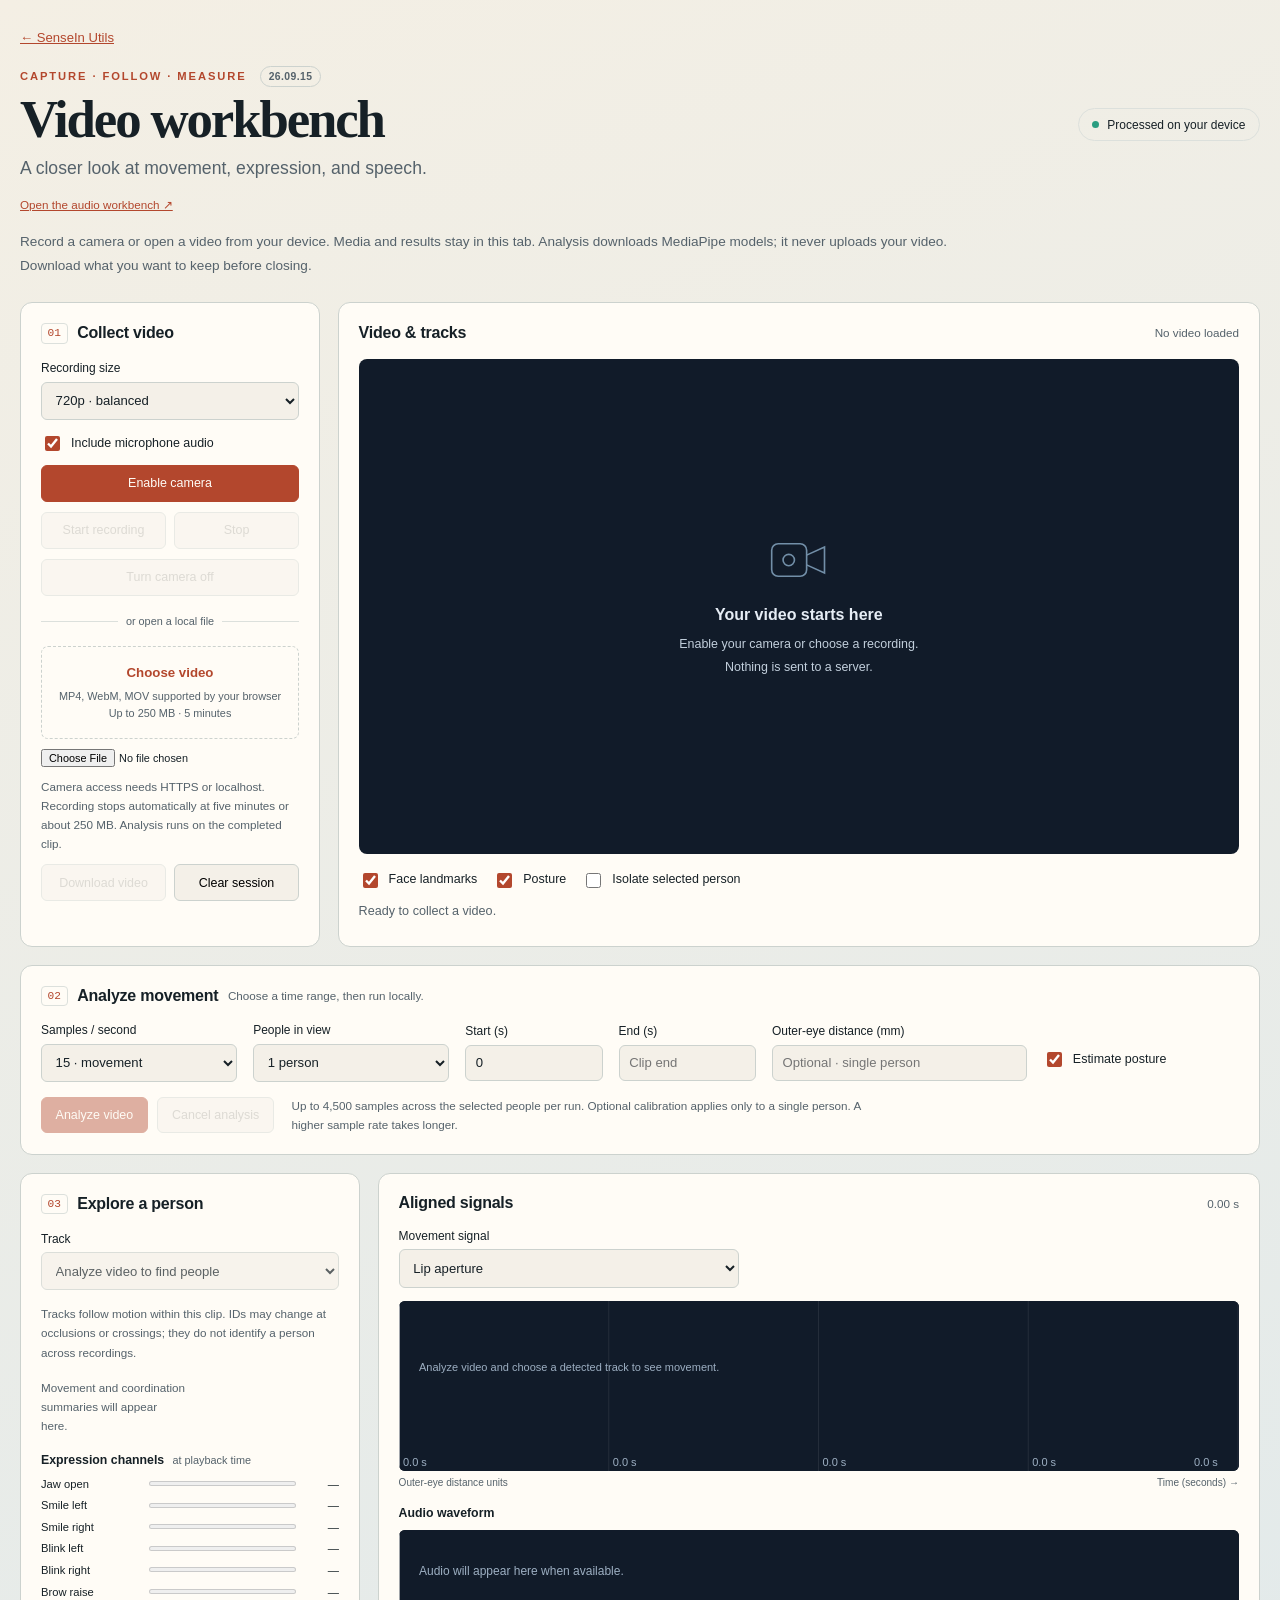
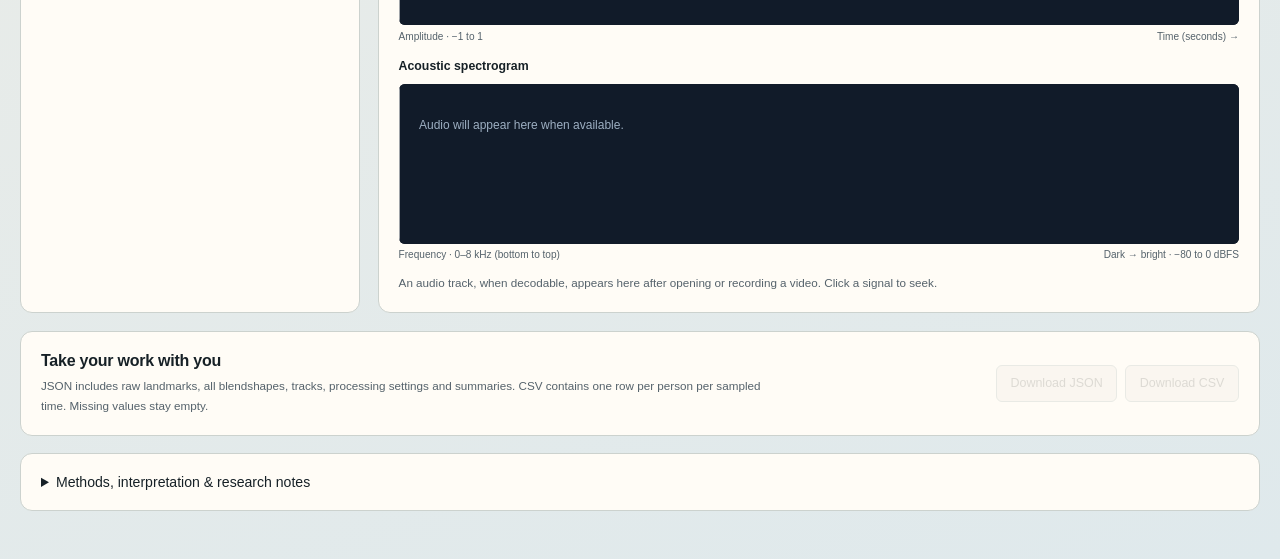
==== utilities/video-workbench/index.html @ be4a9029 "Add client-side video recording and movement workbench" ====
<!doctype html>
<html lang="en">
  <head>
    <meta charset="utf-8" />
    <meta name="viewport" content="width=device-width, initial-scale=1" />
    <title>Video Workbench · SenseIn Utils</title>
    <meta
      name="description"
      content="Client-side camera recording, video analysis, face and posture tracking, expression and coordination measures, waveform and spectrogram."
    />
    <link rel="stylesheet" href="workbench.css" />
  </head>
  <body>
    <main>
      <div class="vw" id="video-workbench">
        <a class="vw-back" href="../../index.html">← SenseIn Utils</a>
        <header class="vw-heading">
          <div>
            <p class="vw-eyebrow">
              Capture · follow · measure
              <span class="vw-version">26.09.15</span>
            </p>
            <h1>Video workbench</h1>
            <p class="vw-lede">
              A closer look at movement, expression, and speech.
            </p>
          </div>
          <span class="vw-local"><span></span> Processed on your device</span>
        </header>
        <p class="vw-small">
          <a href="../streaming-audio-workbench/streaming_audio_workbench.html"
            >Open the audio workbench ↗</a
          >
        </p>
        <p class="vw-privacy">
          Record a camera or open a video from your device. Media and results
          stay in this tab. Analysis downloads MediaPipe models; it never
          uploads your video. Download what you want to keep before closing.
        </p>
        <noscript
          >This workbench needs JavaScript to record and analyze video
          locally.</noscript
        >
        <div class="vw-grid">
          <aside class="vw-panel vw-capture">
            <div class="vw-section-heading">
              <span class="vw-number">01</span>
              <h2>Collect video</h2>
            </div>
            <label class="vw-field"
              >Recording size<select id="vw-resolution">
                <option value="1280">720p · balanced</option>
                <option value="640">480p · lighter</option>
                <option value="1920">1080p · detailed</option>
              </select></label
            >
            <label class="vw-check"
              ><input id="vw-mic" type="checkbox" checked /> Include microphone
              audio</label
            >
            <button id="vw-camera" class="vw-button vw-primary">
              Enable camera
            </button>
            <div class="vw-buttons">
              <button id="vw-record" class="vw-button" disabled>
                Start recording</button
              ><button id="vw-stop" class="vw-button" disabled>Stop</button>
            </div>
            <button id="vw-camera-off" class="vw-button" disabled>
              Turn camera off
            </button>
            <div class="vw-divider"><span>or open a local file</span></div>
            <label class="vw-upload" for="vw-file"
              ><strong>Choose video</strong
              ><span
                >MP4, WebM, MOV supported by your browser<br />Up to 250 MB · 5
                minutes</span
              ></label
            >
            <input
              id="vw-file"
              type="file"
              accept="video/*,.webm,.mp4,.mov,.m4v"
            />
            <p class="vw-small">
              Camera access needs HTTPS or localhost. Recording stops
              automatically at five minutes or about 250 MB. Analysis runs on
              the completed clip.
            </p>
            <div class="vw-buttons">
              <button id="vw-download" class="vw-button" disabled>
                Download video</button
              ><button id="vw-reset" class="vw-button">Clear session</button>
            </div>
          </aside>
          <section class="vw-panel vw-preview">
            <div class="vw-panel-top">
              <h2>Video &amp; tracks</h2>
              <span id="vw-source" class="vw-small">No video loaded</span>
            </div>
            <div class="vw-stage">
              <video
                id="vw-video"
                playsinline
                controls
                aria-label="Video playback"
              ></video>
              <canvas
                id="vw-overlay"
                aria-label="Face and posture landmark overlay"
              ></canvas>
              <div id="vw-empty">
                <svg viewBox="0 0 80 64" fill="none" aria-hidden="true">
                  <rect
                    x="7"
                    y="12"
                    width="43"
                    height="40"
                    rx="8"
                    stroke="currentColor"
                    stroke-width="2"
                  />
                  <path
                    d="M50 26 72 16v32L50 38"
                    stroke="currentColor"
                    stroke-width="2"
                  />
                  <circle
                    cx="28"
                    cy="32"
                    r="7"
                    stroke="currentColor"
                    stroke-width="2"
                  />
                </svg>
                <h3>Your video starts here</h3>
                <p>
                  Enable your camera or choose a recording.<br />Nothing is sent
                  to a server.
                </p>
              </div>
            </div>
            <div class="vw-playback">
              <label class="vw-check"
                ><input id="vw-show-face" type="checkbox" checked /> Face
                landmarks</label
              ><label class="vw-check"
                ><input id="vw-show-pose" type="checkbox" checked />
                Posture</label
              ><label class="vw-check"
                ><input id="vw-follow" type="checkbox" /> Isolate selected
                person</label
              >
            </div>
            <div
              id="vw-status"
              class="vw-status"
              role="status"
              aria-live="polite"
            >
              Ready to collect a video.
            </div>
            <progress
              id="vw-progress"
              value="0"
              max="1"
              aria-label="Analysis progress"
              hidden
            ></progress>
          </section>
        </div>
        <section class="vw-panel vw-analysis">
          <div class="vw-section-heading">
            <span class="vw-number">02</span>
            <h2>Analyze movement</h2>
            <span class="vw-small">Choose a time range, then run locally.</span>
          </div>
          <fieldset id="vw-settings" class="vw-settings">
            <label class="vw-field"
              >Samples / second<select id="vw-fps">
                <option value="5">5 · quick scan</option>
                <option value="15" selected>15 · movement</option>
                <option value="30">30 · detailed</option>
              </select></label
            >
            <label class="vw-field"
              >People in view<select id="vw-people">
                <option value="1">1 person</option>
                <option value="2">Up to 2</option>
                <option value="4">Up to 4</option>
              </select></label
            >
            <label class="vw-field"
              >Start (s)<input
                id="vw-start"
                type="number"
                min="0"
                step="0.1"
                value="0"
            /></label>
            <label class="vw-field"
              >End (s)<input
                id="vw-end"
                type="number"
                min="0.1"
                step="0.1"
                placeholder="Clip end"
            /></label>
            <label class="vw-field"
              >Outer-eye distance (mm)<input
                id="vw-calibration"
                type="number"
                min="30"
                max="150"
                step="0.1"
                placeholder="Optional · single person"
            /></label>
            <label class="vw-check"
              ><input id="vw-pose" type="checkbox" checked /> Estimate
              posture</label
            >
          </fieldset>
          <div class="vw-analysis-actions">
            <button id="vw-analyze" class="vw-button vw-primary" disabled>
              Analyze video</button
            ><button id="vw-cancel" class="vw-button" disabled>
              Cancel analysis
            </button>
            <p class="vw-small">
              Up to 4,500 samples across the selected people per run. Optional
              calibration applies only to a single person. A higher sample rate
              takes longer.
            </p>
          </div>
        </section>
        <div class="vw-grid vw-results-grid">
          <section class="vw-panel">
            <div class="vw-section-heading">
              <span class="vw-number">03</span>
              <h2>Explore a person</h2>
            </div>
            <label class="vw-field"
              >Track<select id="vw-track" disabled>
                <option value="">Analyze video to find people</option>
              </select></label
            >
            <p id="vw-track-info" class="vw-small">
              Tracks follow motion within this clip. IDs may change at
              occlusions or crossings; they do not identify a person across
              recordings.
            </p>
            <div id="vw-metrics" class="vw-metrics">
              <p class="vw-small">
                Movement and coordination summaries will appear here.
              </p>
            </div>
            <h3 class="vw-subheading">
              Expression channels <span>at playback time</span>
            </h3>
            <div id="vw-expressions" class="vw-expressions">
              <p class="vw-small">
                Jaw, smile, blink, and brow model coefficients.
              </p>
            </div>
          </section>
          <section class="vw-panel vw-signals">
            <div class="vw-panel-top">
              <h2>Aligned signals</h2>
              <span id="vw-clock" class="vw-small">0.00 s</span>
            </div>
            <label class="vw-field vw-signal-select"
              >Movement signal<select id="vw-signal">
                <option value="lipAperture">Lip aperture</option>
                <option value="mouthWidth">Mouth width</option>
                <option value="lowerLipY">
                  Lower lip · local vertical position
                </option>
                <option value="jawY">Jaw · local vertical position</option>
                <option value="jawOpen">Jaw opening coefficient</option>
                <option value="smileAsymmetry">Smile asymmetry</option>
                <option value="headRoll">Head roll</option>
                <option value="shoulderTilt">Shoulder tilt</option>
                <option value="torsoLean">Torso lean</option>
              </select></label
            >
            <div class="vw-chart" id="vw-motion-chart">
              <canvas
                id="vw-motion"
                width="900"
                height="170"
                aria-label="Movement over time"
              ></canvas>
              <div class="vw-cursor"></div>
            </div>
            <div class="vw-axis">
              <span id="vw-motion-unit">Outer-eye distance units</span
              ><span>Time (seconds) →</span>
            </div>
            <h3 class="vw-subheading">Audio waveform</h3>
            <div class="vw-chart">
              <canvas
                id="vw-wave"
                width="900"
                height="95"
                aria-label="Audio waveform"
              ></canvas>
              <div class="vw-cursor"></div>
            </div>
            <div class="vw-axis">
              <span>Amplitude · −1 to 1</span><span>Time (seconds) →</span>
            </div>
            <h3 class="vw-subheading">Acoustic spectrogram</h3>
            <div class="vw-chart">
              <canvas
                id="vw-spec"
                width="900"
                height="160"
                aria-label="Audio spectrogram"
              ></canvas>
              <div class="vw-cursor"></div>
            </div>
            <div class="vw-axis">
              <span id="vw-frequency">Frequency · 0–8 kHz (bottom to top)</span
              ><span>Dark → bright · −80 to 0 dBFS</span>
            </div>
            <p id="vw-audio-status" class="vw-small">
              An audio track, when decodable, appears here after opening or
              recording a video. Click a signal to seek.
            </p>
          </section>
        </div>
        <section class="vw-panel vw-export">
          <div>
            <h2>Take your work with you</h2>
            <p class="vw-small">
              JSON includes raw landmarks, all blendshapes, tracks, processing
              settings and summaries. CSV contains one row per person per
              sampled time. Missing values stay empty.
            </p>
          </div>
          <div class="vw-buttons">
            <button id="vw-json" class="vw-button" disabled>
              Download JSON</button
            ><button id="vw-csv" class="vw-button" disabled>
              Download CSV
            </button>
          </div>
        </section>
        <details class="vw-panel vw-methods">
          <summary>Methods, interpretation &amp; research notes</summary>
          <div class="vw-method-grid">
            <div>
              <h3>What the measurements mean</h3>
              <p>
                Lip aperture (landmarks 13–14) and width (61–291) are pixel
                distances divided by outer-eye distance (33–263). Lower lip (14)
                and jaw (152) positions use an eye-centered, roll-corrected 2D
                frame. Image width and height are accounted for. Optional
                outer-eye calibration provides approximate image-plane
                millimeters. Raw depth remains model-relative.
              </p>
              <p>
                Range is max minus min. Speed uses absolute first differences in
                seconds and excludes detection gaps. No temporal filter is
                applied; noise affects speed. Coordination is zero-lag Pearson
                correlation with at least three valid pairs, and is unavailable
                for constant signals. Correlation with audio uses the entire
                mixed audio track and does not identify the speaker.
              </p>
              <p>
                Shoulder tilt and torso lean are image-plane angles using joints
                with visibility ≥ 0.6. Expression coefficients (0–1) describe
                modeled facial motion; they are not emotion diagnoses or
                calibrated FACS action units. Asymmetry is the absolute
                left–right difference.
              </p>
            </div>
            <div>
              <h3>Research context</h3>
              <p>
                Sanchez et al.,
                <em
                  >From Lab to Laptop: Validating 3D Speech Kinematics with
                  MediaPipe Face Mesh</em
                >
                (Interspeech 2026, supplied manuscript), motivated the speech
                measurements. Its validation used participant calibration, rigid
                3D head correction, matched filtering, and optical motion
                capture in four adults. This workbench uses a simpler
                exploratory 2D method and does not inherit the study’s
                millimeter-scale accuracy claims.
              </p>
              <p>
                <a href="https://doi.org/10.1145/3733155.3733207"
                  >Schulze et al. (2025)</a
                >
                study landmark selection for speech exercises.
                <a href="https://arxiv.org/abs/2507.12001">Li et al. (2025)</a>
                investigate learned AU–blendshape representations.
              </p>
              <p>
                Built with
                <a
                  href="https://ai.google.dev/edge/mediapipe/solutions/vision/face_landmarker/web_js"
                  >MediaPipe Face Landmarker</a
                >
                and
                <a
                  href="https://ai.google.dev/edge/mediapipe/solutions/vision/pose_landmarker/web_js"
                  >Pose Landmarker</a
                >, runtime 0.10.32, float16 model revision 1. Model/WASM files
                load from Google Storage and jsDelivr when analysis starts. Once
                cached by your browser they may be reused; first use requires
                internet access.
              </p>
              <p>
                Sequential sampling may be below the source frame rate. Tracks
                use geometric proximity and velocity, with a new segment after
                ambiguity or an absence over 0.8 s. Lighting, occlusion,
                perspective and crossings affect estimates. Review the overlays
                before interpreting results.
              </p>
            </div>
          </div>
        </details>
      </div>
    </main>
    <script type="module">
      import { initVideoWorkbench } from "./workbench.js";
      initVideoWorkbench();
    </script>
  </body>
</html>
---- utilities/video-workbench/workbench.css ----
/* Shared warm paper / rust / teal palette with the streaming audio workbench. */
:root {
  color-scheme: light;
  --color-ink: #162026;
  --color-ink-muted: #55626b;
  --color-accent: #b3472d;
  --color-canvas: #fffcf6;
  --color-surface: #f4f0e8;
  --color-border: #dce0dc;
  --color-border-strong: #ccd2ce;
  --font-serif: Georgia, "Times New Roman", serif;
  --font-mono: ui-monospace, monospace;
}
* {
  box-sizing: border-box;
}
body {
  margin: 0;
  font-family: "Avenir Next", "Segoe UI", sans-serif;
  color: var(--color-ink);
  background: linear-gradient(160deg, #f4efe4, #dfe9ec);
  min-height: 100vh;
}
main {
  padding: 28px 20px 48px;
}
h1,
h2,
h3,
p {
  margin: 0;
}
a {
  color: var(--color-accent);
}
button,
input,
select {
  font: inherit;
}
fieldset {
  border: 0;
  padding: 0;
  margin: 0;
}
.vw-version {
  font-size: 0.65rem;
  color: var(--color-ink-muted);
  border: 1px solid var(--color-border-strong);
  border-radius: 20px;
  padding: 4px 8px;
  margin-left: 0.5rem;
  letter-spacing: 0.04em;
}
.vw-privacy {
  margin-top: 1rem;
}
.vw {
  max-width: 1280px;
  margin: auto;
}
.vw-back {
  font-size: 0.82rem;
  color: var(--color-accent);
}
.vw-heading {
  display: flex;
  justify-content: space-between;
  align-items: center;
  gap: 1rem;
  margin: 1.5rem 0 1rem;
}
.vw-eyebrow {
  font-size: 0.7rem;
  letter-spacing: 0.17em;
  text-transform: uppercase;
  color: var(--color-accent);
  font-weight: 600;
}
.vw h1 {
  font-family: var(--font-serif);
  font-size: clamp(2.1rem, 5vw, 3.3rem);
  letter-spacing: -0.04em;
  line-height: 1.2;
  margin: 0.4rem 0;
}
.vw-lede {
  color: var(--color-ink-muted);
  font-size: 1.1rem;
}
.vw-local {
  white-space: nowrap;
  border: 1px solid var(--color-border);
  border-radius: 30px;
  padding: 0.55rem 0.85rem;
  font-size: 0.75rem;
  display: flex;
  align-items: center;
  gap: 0.5rem;
}
.vw-local span {
  background: #2a9d80;
  width: 7px;
  height: 7px;
  border-radius: 50%;
}
.vw-privacy {
  color: var(--color-ink-muted);
  font-size: 0.85rem;
  line-height: 1.7;
  max-width: 950px;
  margin-bottom: 1.6rem;
}
.vw-grid {
  display: grid;
  grid-template-columns: 300px minmax(0, 1fr);
  gap: 1.1rem;
}
.vw-panel {
  background: var(--color-canvas);
  border: 1px solid var(--color-border-strong);
  border-radius: 12px;
  padding: 1.25rem;
  min-width: 0;
}
.vw h2 {
  font-size: 1rem;
  font-weight: 600;
  letter-spacing: -0.015em;
}
.vw-section-heading {
  display: flex;
  align-items: center;
  flex-wrap: wrap;
  gap: 0.6rem;
  margin-bottom: 1.1rem;
}
.vw-number {
  color: var(--color-accent);
  font-family: var(--font-mono);
  font-size: 0.7rem;
  border: 1px solid var(--color-border);
  padding: 0.2rem 0.35rem;
  border-radius: 4px;
}
.vw-field {
  display: flex;
  flex-direction: column;
  gap: 0.4rem;
  font-size: 0.75rem;
  font-weight: 500;
  margin-bottom: 0.85rem;
}
.vw input:not([type="checkbox"]):not([type="file"]),
.vw select {
  background: var(--color-surface);
  border: 1px solid var(--color-border-strong);
  border-radius: 6px;
  padding: 0.6rem;
  width: 100%;
  min-width: 0;
  font: inherit;
  color: var(--color-ink);
  font-size: 0.82rem;
}
.vw-check {
  display: flex;
  align-items: center;
  gap: 0.5rem;
  font-size: 0.78rem;
  line-height: 1.4;
}
.vw-check input {
  accent-color: var(--color-accent);
  width: 15px;
  height: 15px;
}
.vw-button {
  padding: 0.65rem 0.85rem;
  border: 1px solid var(--color-border-strong);
  border-radius: 6px;
  font-size: 0.78rem;
  font-weight: 500;
  background: var(--color-surface);
  cursor: pointer;
  transition: opacity 0.15s;
  white-space: nowrap;
}
.vw-button:hover {
  border-color: var(--color-accent);
}
.vw-button:disabled {
  opacity: 0.42;
  cursor: not-allowed;
}
.vw-primary {
  background: var(--color-accent);
  color: var(--color-canvas);
  border-color: var(--color-accent);
}
.vw-buttons {
  display: flex;
  gap: 0.5rem;
  flex-wrap: wrap;
}
.vw-capture > .vw-button {
  width: 100%;
  margin-top: 0.65rem;
}
.vw-capture > .vw-buttons {
  margin-top: 0.65rem;
}
.vw-capture .vw-buttons .vw-button {
  flex: 1;
  padding: 0.65rem 0.5rem;
}
.vw-divider {
  margin: 1.2rem 0;
  display: flex;
  align-items: center;
  gap: 0.5rem;
  color: var(--color-ink-muted);
  font-size: 0.68rem;
}
.vw-divider:before,
.vw-divider:after {
  content: "";
  height: 1px;
  background: var(--color-border);
  flex: 1;
}
.vw-upload {
  display: block;
  border: 1px dashed var(--color-border-strong);
  padding: 1rem 0.6rem;
  text-align: center;
  border-radius: 7px;
  cursor: pointer;
}
.vw-upload strong {
  color: var(--color-accent);
  font-size: 0.83rem;
}
.vw-upload span {
  display: block;
  font-size: 0.68rem;
  margin-top: 0.4rem;
  line-height: 1.6;
  color: var(--color-ink-muted);
}
.vw input[type="file"] {
  width: 100%;
  font-size: 0.68rem;
  margin: 0.6rem 0;
}
.vw-small {
  font-size: 0.73rem;
  color: var(--color-ink-muted);
  line-height: 1.65;
}
.vw-panel-top {
  display: flex;
  justify-content: space-between;
  align-items: center;
  gap: 1rem;
  margin-bottom: 1rem;
}
.vw-panel-top span {
  overflow-wrap: anywhere;
  text-align: right;
}
.vw-stage {
  position: relative;
  background: #111b29;
  border-radius: 8px;
  overflow: hidden;
  aspect-ratio: 16/9;
  display: flex;
  align-items: center;
  justify-content: center;
}
.vw-stage video {
  display: block;
  width: 100%;
  height: 100%;
  object-fit: contain;
}
.vw-stage canvas {
  position: absolute;
  pointer-events: none;
}
.vw-stage #vw-empty {
  position: absolute;
  color: #c2cfdc;
  text-align: center;
  padding: 1rem;
}
.vw-stage #vw-empty svg {
  width: 65px;
  margin: 0 auto 1rem;
  color: #728fa8;
}
.vw-stage #vw-empty h3 {
  font-size: 1rem;
  color: #e6edf5;
}
.vw-stage #vw-empty p {
  font-size: 0.78rem;
  line-height: 1.8;
  margin-top: 0.6rem;
}
.vw-playback {
  display: flex;
  flex-wrap: wrap;
  gap: 1rem;
  margin-top: 1rem;
}
.vw-status {
  font-size: 0.79rem;
  color: var(--color-ink-muted);
  padding: 0.8rem 0 0;
  min-height: 2.2rem;
}
.vw-status[data-error="true"] {
  color: #c34637;
}
.vw progress {
  width: 100%;
  height: 6px;
  accent-color: var(--color-accent);
  margin-top: 0.7rem;
}
.vw-analysis {
  margin: 1.1rem 0;
}
.vw-settings {
  display: grid;
  grid-template-columns: 1fr 1fr 0.7fr 0.7fr 1.3fr 1fr;
  gap: 1rem;
  align-items: center;
}
.vw-analysis-actions {
  display: flex;
  gap: 0.6rem;
  align-items: center;
}
.vw-analysis-actions p {
  margin-left: 0.5rem;
  max-width: 600px;
}
.vw-results-grid {
  grid-template-columns: 340px minmax(0, 1fr);
}
.vw-metrics {
  display: grid;
  grid-template-columns: 1fr 1fr;
  gap: 0.6rem;
  margin-top: 1rem;
}
.vw-metric {
  background: var(--color-surface);
  border-radius: 7px;
  padding: 0.8rem;
}
.vw-metric strong {
  display: block;
  font-size: 1.25rem;
  font-variant-numeric: tabular-nums;
  font-weight: 500;
}
.vw-metric span {
  font-size: 0.66rem;
  line-height: 1.5;
  color: var(--color-ink-muted);
  display: block;
  margin-top: 0.3rem;
}
.vw-subheading {
  font-size: 0.77rem;
  font-weight: 600;
  margin: 1.1rem 0 0.65rem;
}
.vw-subheading span {
  font-weight: 400;
  font-size: 0.68rem;
  color: var(--color-ink-muted);
  margin-left: 0.3rem;
}
.vw-expression {
  display: grid;
  grid-template-columns: 100px 1fr 35px;
  gap: 0.5rem;
  align-items: center;
  font-size: 0.7rem;
  margin: 0.6rem 0;
}
.vw-expression meter {
  width: 100%;
  height: 10px;
}
.vw-expression output {
  font-variant-numeric: tabular-nums;
  text-align: right;
}
.vw-signal-select {
  max-width: 340px;
}
.vw-chart {
  position: relative;
  overflow: hidden;
  background: #111b29;
  border-radius: 6px;
  cursor: crosshair;
}
.vw-chart canvas {
  width: 100%;
  display: block;
}
.vw-cursor {
  position: absolute;
  top: 0;
  bottom: 0;
  left: 0;
  border-left: 1px solid #fff9;
  pointer-events: none;
}
.vw-axis {
  display: flex;
  justify-content: space-between;
  gap: 0.5rem;
  color: var(--color-ink-muted);
  font-size: 0.63rem;
  margin-top: 0.35rem;
}
.vw-signals > .vw-small {
  margin-top: 0.8rem;
}
.vw-export {
  display: flex;
  align-items: center;
  justify-content: space-between;
  gap: 2rem;
  margin: 1.1rem 0;
}
.vw-export p {
  max-width: 720px;
  margin-top: 0.4rem;
}
.vw-methods summary {
  font-size: 0.88rem;
  font-weight: 500;
  cursor: pointer;
}
.vw-method-grid {
  display: grid;
  grid-template-columns: 1fr 1fr;
  gap: 2rem;
  margin-top: 1.2rem;
}
.vw-method-grid h3 {
  font-size: 0.85rem;
  font-weight: 600;
  margin-bottom: 0.6rem;
}
.vw-method-grid p {
  font-size: 0.78rem;
  color: var(--color-ink-muted);
  line-height: 1.8;
  margin-top: 0.7rem;
}
.vw-method-grid a {
  color: var(--color-accent);
  text-decoration: underline;
}
.vw :focus-visible {
  outline: 2px solid var(--color-accent);
  outline-offset: 3px;
}
.vw [hidden] {
  display: none !important;
}
@media (max-width: 1000px) {
  .vw-settings {
    grid-template-columns: repeat(3, 1fr);
  }
  .vw-results-grid {
    grid-template-columns: 300px minmax(0, 1fr);
  }
}
@media (max-width: 720px) {
  .vw-heading {
    align-items: flex-start;
    flex-direction: column;
  }
  .vw-grid,
  .vw-results-grid,
  .vw-method-grid {
    grid-template-columns: 1fr;
  }
  .vw-preview {
    grid-row: 1;
  }
  .vw-settings {
    grid-template-columns: 1fr 1fr;
  }
  .vw-analysis-actions,
  .vw-export {
    flex-wrap: wrap;
  }
  .vw-analysis-actions p {
    margin: 0;
  }
  .vw-panel {
    padding: 1rem;
  }
  .vw-export {
    gap: 1rem;
  }
  .vw-panel-top {
    align-items: flex-start;
  }
  .vw-playback {
    gap: 0.7rem;
  }
  .vw-axis {
    font-size: 0.58rem;
  }
  .vw-capture .vw-small {
    margin-top: 0.6rem;
  }
}
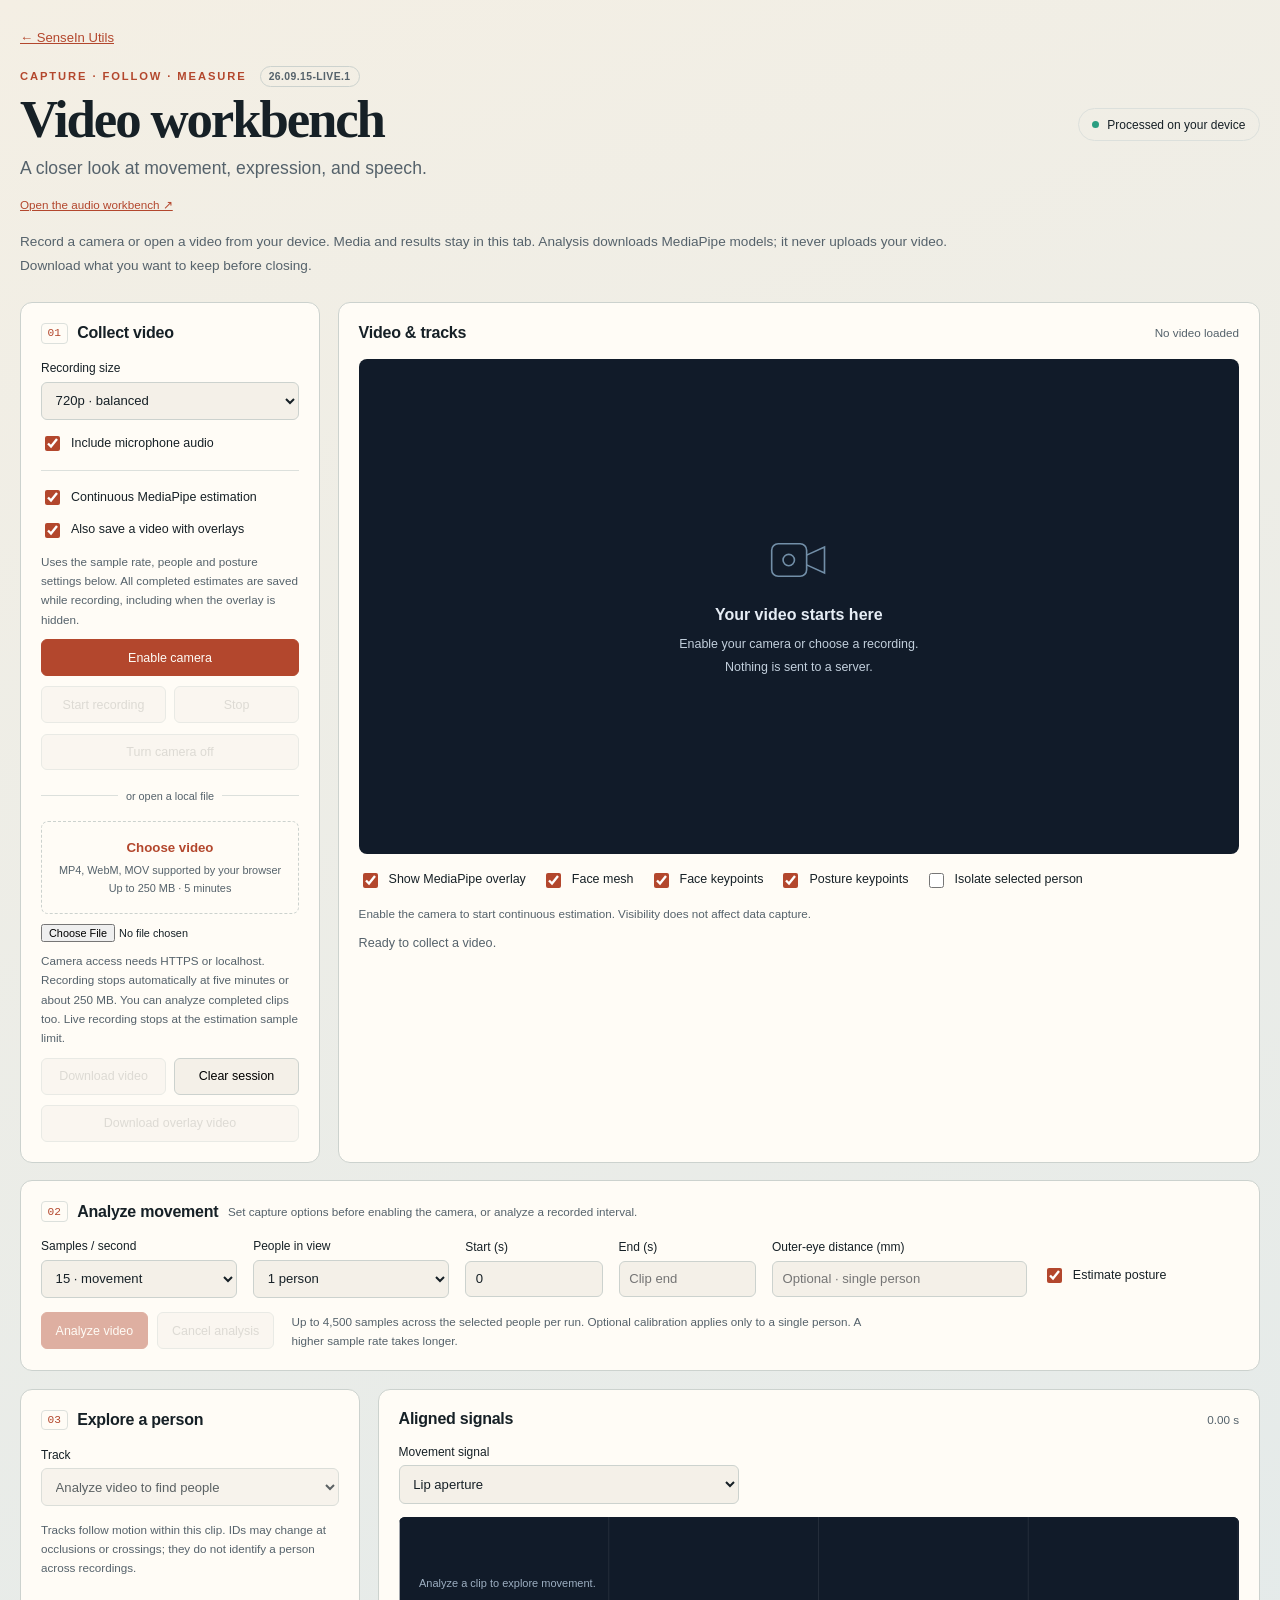
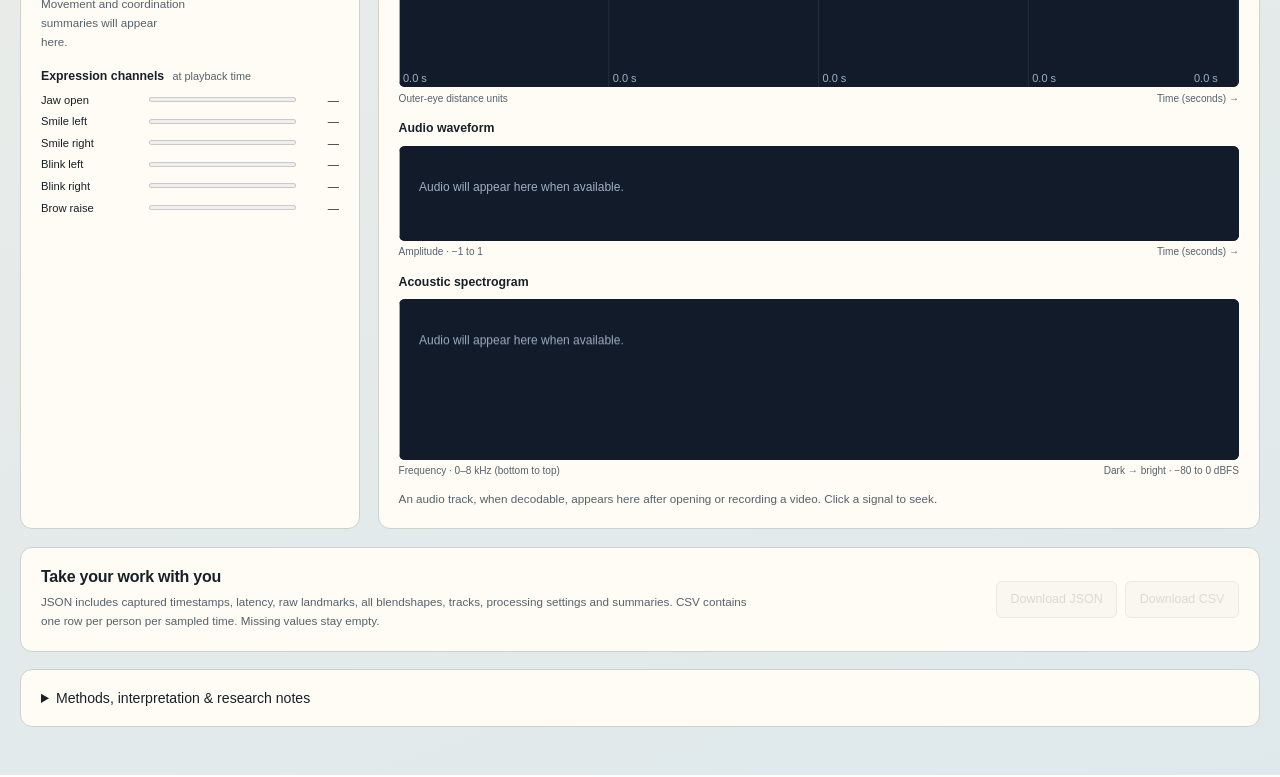
==== commit 0394f424: "Capture continuous MediaPipe estimates with optional mesh overlays" ====
--- a/utilities/video-workbench/index.html
+++ b/utilities/video-workbench/index.html
@@ -18,7 +18,7 @@
           <div>
             <p class="vw-eyebrow">
               Capture · follow · measure
-              <span class="vw-version">26.09.15</span>
+              <span class="vw-version">26.09.15-live.1</span>
             </p>
             <h1>Video workbench</h1>
             <p class="vw-lede">
@@ -58,6 +58,21 @@
               ><input id="vw-mic" type="checkbox" checked /> Include microphone
               audio</label
             >
+            <div class="vw-live-options">
+              <label class="vw-check"
+                ><input id="vw-live" type="checkbox" checked /> Continuous
+                MediaPipe estimation</label
+              >
+              <label class="vw-check"
+                ><input id="vw-save-overlay" type="checkbox" checked /> Also
+                save a video with overlays</label
+              >
+              <p class="vw-small">
+                Uses the sample rate, people and posture settings below. All
+                completed estimates are saved while recording, including when
+                the overlay is hidden.
+              </p>
+            </div>
             <button id="vw-camera" class="vw-button vw-primary">
               Enable camera
             </button>
@@ -84,14 +99,18 @@
             />
             <p class="vw-small">
               Camera access needs HTTPS or localhost. Recording stops
-              automatically at five minutes or about 250 MB. Analysis runs on
-              the completed clip.
+              automatically at five minutes or about 250 MB. You can analyze
+              completed clips too. Live recording stops at the estimation sample
+              limit.
             </p>
             <div class="vw-buttons">
               <button id="vw-download" class="vw-button" disabled>
                 Download video</button
               ><button id="vw-reset" class="vw-button">Clear session</button>
             </div>
+            <button id="vw-download-overlay" class="vw-button" disabled>
+              Download overlay video
+            </button>
           </aside>
           <section class="vw-panel vw-preview">
             <div class="vw-panel-top">
@@ -142,16 +161,32 @@
             </div>
             <div class="vw-playback">
               <label class="vw-check"
+                ><input id="vw-show-overlay" type="checkbox" checked /> Show
+                MediaPipe overlay</label
+              >
+              <label class="vw-check"
+                ><input id="vw-show-mesh" type="checkbox" checked /> Face
+                mesh</label
+              >
+              <label class="vw-check"
                 ><input id="vw-show-face" type="checkbox" checked /> Face
-                landmarks</label
+                keypoints</label
               ><label class="vw-check"
-                ><input id="vw-show-pose" type="checkbox" checked />
-                Posture</label
+                ><input id="vw-show-pose" type="checkbox" checked /> Posture
+                keypoints</label
               ><label class="vw-check"
                 ><input id="vw-follow" type="checkbox" /> Isolate selected
                 person</label
               >
             </div>
+            <p
+              id="vw-live-status"
+              class="vw-small vw-live-status"
+              aria-live="off"
+            >
+              Enable the camera to start continuous estimation. Visibility does
+              not affect data capture.
+            </p>
             <div
               id="vw-status"
               class="vw-status"
@@ -173,7 +208,10 @@
           <div class="vw-section-heading">
             <span class="vw-number">02</span>
             <h2>Analyze movement</h2>
-            <span class="vw-small">Choose a time range, then run locally.</span>
+            <span class="vw-small"
+              >Set capture options before enabling the camera, or analyze a
+              recorded interval.</span
+            >
           </div>
           <fieldset id="vw-settings" class="vw-settings">
             <label class="vw-field"
@@ -333,9 +371,10 @@
           <div>
             <h2>Take your work with you</h2>
             <p class="vw-small">
-              JSON includes raw landmarks, all blendshapes, tracks, processing
-              settings and summaries. CSV contains one row per person per
-              sampled time. Missing values stay empty.
+              JSON includes captured timestamps, latency, raw landmarks, all
+              blendshapes, tracks, processing settings and summaries. CSV
+              contains one row per person per sampled time. Missing values stay
+              empty.
             </p>
           </div>
           <div class="vw-buttons">
@@ -351,6 +390,14 @@
           <div class="vw-method-grid">
             <div>
               <h3>What the measurements mean</h3>
+              <p>
+                Continuous camera estimation captures completed results while
+                recording. The overlay checkbox changes display only. Live
+                inference skips frames when busy; exported timestamps, achieved
+                rate and latency describe what was captured. Keep this tab
+                visible. The optional overlay video uses the latest estimate and
+                hides it after 0.5 seconds without a fresh result.
+              </p>
               <p>
                 Lip aperture (landmarks 13–14) and width (61–291) are pixel
                 distances divided by outer-eye distance (33–263). Lower lip (14)
--- a/utilities/video-workbench/workbench.css
+++ b/utilities/video-workbench/workbench.css
@@ -529,3 +529,14 @@
     margin-top: 0.6rem;
   }
 }
+
+.vw-live-options {
+  display: grid;
+  gap: 0.7rem;
+  margin-top: 1rem;
+  padding-top: 1rem;
+  border-top: 1px solid var(--color-border);
+}
+.vw-live-status {
+  margin-top: 0.8rem;
+}
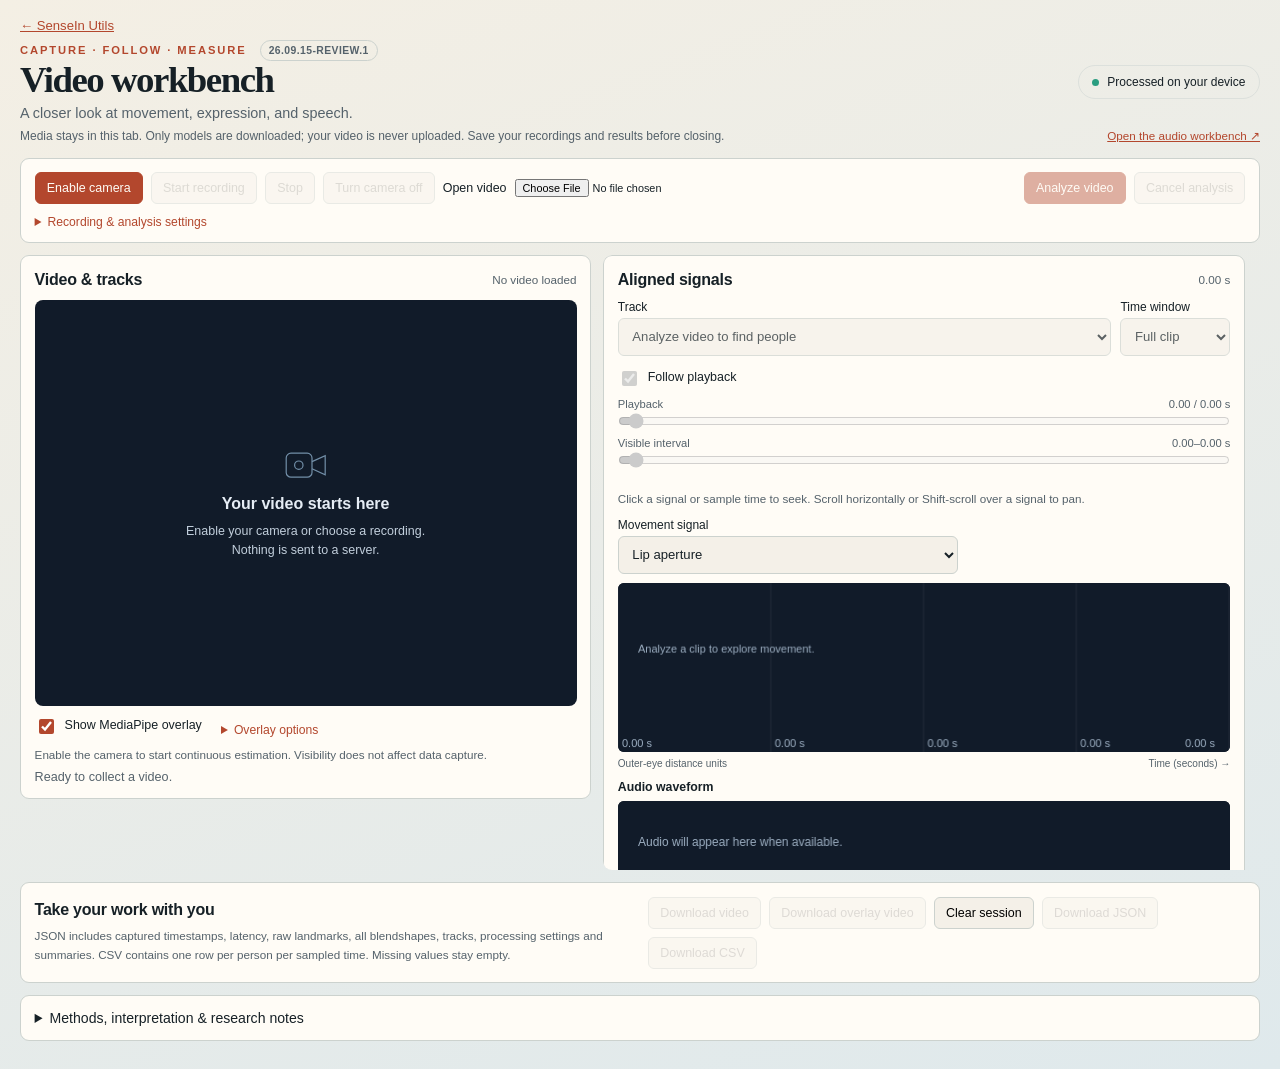
==== commit 16543b6c: "Compact video workbench and link scrollable analyses to playback" ====
--- a/utilities/video-workbench/index.html
+++ b/utilities/video-workbench/index.html
@@ -18,7 +18,7 @@
           <div>
             <p class="vw-eyebrow">
               Capture · follow · measure
-              <span class="vw-version">26.09.15-live.1</span>
+              <span class="vw-version">26.09.15-review.1</span>
             </p>
             <h1>Video workbench</h1>
             <p class="vw-lede">
@@ -27,91 +27,133 @@
           </div>
           <span class="vw-local"><span></span> Processed on your device</span>
         </header>
-        <p class="vw-small">
+        <p class="vw-audio-link vw-small">
           <a href="../streaming-audio-workbench/streaming_audio_workbench.html"
             >Open the audio workbench ↗</a
           >
         </p>
         <p class="vw-privacy">
-          Record a camera or open a video from your device. Media and results
-          stay in this tab. Analysis downloads MediaPipe models; it never
-          uploads your video. Download what you want to keep before closing.
+          Media stays in this tab. Only models are downloaded; your video is
+          never uploaded. Save your recordings and results before closing.
         </p>
         <noscript
           >This workbench needs JavaScript to record and analyze video
           locally.</noscript
         >
-        <div class="vw-grid">
-          <aside class="vw-panel vw-capture">
-            <div class="vw-section-heading">
-              <span class="vw-number">01</span>
-              <h2>Collect video</h2>
-            </div>
-            <label class="vw-field"
-              >Recording size<select id="vw-resolution">
-                <option value="1280">720p · balanced</option>
-                <option value="640">480p · lighter</option>
-                <option value="1920">1080p · detailed</option>
-              </select></label
-            >
-            <label class="vw-check"
-              ><input id="vw-mic" type="checkbox" checked /> Include microphone
-              audio</label
-            >
-            <div class="vw-live-options">
-              <label class="vw-check"
-                ><input id="vw-live" type="checkbox" checked /> Continuous
-                MediaPipe estimation</label
-              >
-              <label class="vw-check"
-                ><input id="vw-save-overlay" type="checkbox" checked /> Also
-                save a video with overlays</label
-              >
-              <p class="vw-small">
-                Uses the sample rate, people and posture settings below. All
-                completed estimates are saved while recording, including when
-                the overlay is hidden.
-              </p>
-            </div>
+        <section class="vw-panel vw-collection">
+          <div class="vw-action-toolbar">
             <button id="vw-camera" class="vw-button vw-primary">
               Enable camera
             </button>
-            <div class="vw-buttons">
-              <button id="vw-record" class="vw-button" disabled>
-                Start recording</button
-              ><button id="vw-stop" class="vw-button" disabled>Stop</button>
-            </div>
+            <button id="vw-record" class="vw-button" disabled>
+              Start recording
+            </button>
+            <button id="vw-stop" class="vw-button" disabled>Stop</button>
             <button id="vw-camera-off" class="vw-button" disabled>
               Turn camera off
             </button>
-            <div class="vw-divider"><span>or open a local file</span></div>
-            <label class="vw-upload" for="vw-file"
-              ><strong>Choose video</strong
-              ><span
-                >MP4, WebM, MOV supported by your browser<br />Up to 250 MB · 5
-                minutes</span
-              ></label
-            >
-            <input
-              id="vw-file"
-              type="file"
-              accept="video/*,.webm,.mp4,.mov,.m4v"
-            />
-            <p class="vw-small">
-              Camera access needs HTTPS or localhost. Recording stops
-              automatically at five minutes or about 250 MB. You can analyze
-              completed clips too. Live recording stops at the estimation sample
-              limit.
-            </p>
-            <div class="vw-buttons">
-              <button id="vw-download" class="vw-button" disabled>
-                Download video</button
-              ><button id="vw-reset" class="vw-button">Clear session</button>
-            </div>
-            <button id="vw-download-overlay" class="vw-button" disabled>
-              Download overlay video
-            </button>
-          </aside>
+            <label class="vw-file-control"
+              >Open video<input
+                id="vw-file"
+                type="file"
+                accept="video/*,.webm,.mp4,.mov,.m4v"
+            /></label>
+            <button id="vw-analyze" class="vw-button vw-primary" disabled>
+              Analyze video
+            </button>
+            <button id="vw-cancel" class="vw-button" disabled>
+              Cancel analysis
+            </button>
+          </div>
+          <details class="vw-setup">
+            <summary>Recording &amp; analysis settings</summary>
+            <div class="vw-setup-grid">
+              <div class="vw-record-options">
+                <label class="vw-field"
+                  >Recording size<select id="vw-resolution">
+                    <option value="1280">720p · balanced</option>
+                    <option value="640">480p · lighter</option>
+                    <option value="1920">1080p · detailed</option>
+                  </select></label
+                >
+                <label class="vw-check"
+                  ><input id="vw-mic" type="checkbox" checked /> Include
+                  microphone audio</label
+                >
+                <div class="vw-live-options">
+                  <label class="vw-check"
+                    ><input id="vw-live" type="checkbox" checked /> Continuous
+                    MediaPipe estimation</label
+                  >
+                  <label class="vw-check"
+                    ><input id="vw-save-overlay" type="checkbox" checked /> Also
+                    save a video with overlays</label
+                  >
+                  <p class="vw-small">
+                    Uses the sample rate, people and posture analysis settings.
+                    All completed estimates are saved while recording, including
+                    when the overlay is hidden.
+                  </p>
+                </div>
+              </div>
+              <div>
+                <fieldset id="vw-settings" class="vw-settings">
+                  <label class="vw-field"
+                    >Samples / second<select id="vw-fps">
+                      <option value="5">5 · quick scan</option>
+                      <option value="15" selected>15 · movement</option>
+                      <option value="30">30 · detailed</option>
+                    </select></label
+                  >
+                  <label class="vw-field"
+                    >People in view<select id="vw-people">
+                      <option value="1">1 person</option>
+                      <option value="2">Up to 2</option>
+                      <option value="4">Up to 4</option>
+                    </select></label
+                  >
+                  <label class="vw-field"
+                    >Start (s)<input
+                      id="vw-start"
+                      type="number"
+                      min="0"
+                      step="0.1"
+                      value="0"
+                  /></label>
+                  <label class="vw-field"
+                    >End (s)<input
+                      id="vw-end"
+                      type="number"
+                      min="0.1"
+                      step="0.1"
+                      placeholder="Clip end"
+                  /></label>
+                  <label class="vw-field"
+                    >Outer-eye distance (mm)<input
+                      id="vw-calibration"
+                      type="number"
+                      min="30"
+                      max="150"
+                      step="0.1"
+                      placeholder="Optional · single person"
+                  /></label>
+                  <label class="vw-check"
+                    ><input id="vw-pose" type="checkbox" checked /> Estimate
+                    posture</label
+                  >
+                </fieldset>
+
+                <p class="vw-small">
+                  Set options before enabling the camera. Up to 4,500 samples
+                  across selected people; calibration applies to one person.
+                  Recording stops at 5 minutes, 250 MB or the sample limit.
+                  Camera access requires HTTPS or localhost.
+                </p>
+              </div>
+            </div>
+          </details>
+        </section>
+        <div class="vw-workspace">
           <section class="vw-panel vw-preview">
             <div class="vw-panel-top">
               <h2>Video &amp; tracks</h2>
@@ -159,25 +201,30 @@
                 </p>
               </div>
             </div>
-            <div class="vw-playback">
+            <div class="vw-overlay-toolbar">
               <label class="vw-check"
                 ><input id="vw-show-overlay" type="checkbox" checked /> Show
                 MediaPipe overlay</label
               >
-              <label class="vw-check"
-                ><input id="vw-show-mesh" type="checkbox" checked /> Face
-                mesh</label
-              >
-              <label class="vw-check"
-                ><input id="vw-show-face" type="checkbox" checked /> Face
-                keypoints</label
-              ><label class="vw-check"
-                ><input id="vw-show-pose" type="checkbox" checked /> Posture
-                keypoints</label
-              ><label class="vw-check"
-                ><input id="vw-follow" type="checkbox" /> Isolate selected
-                person</label
-              >
+              <details class="vw-overlay-options">
+                <summary>Overlay options</summary>
+                <div class="vw-playback">
+                  <label class="vw-check"
+                    ><input id="vw-show-mesh" type="checkbox" checked /> Face
+                    mesh</label
+                  >
+                  <label class="vw-check"
+                    ><input id="vw-show-face" type="checkbox" checked /> Face
+                    keypoints</label
+                  ><label class="vw-check"
+                    ><input id="vw-show-pose" type="checkbox" checked /> Posture
+                    keypoints</label
+                  ><label class="vw-check"
+                    ><input id="vw-follow" type="checkbox" /> Isolate selected
+                    person</label
+                  >
+                </div>
+              </details>
             </div>
             <p
               id="vw-live-status"
@@ -203,169 +250,191 @@
               hidden
             ></progress>
           </section>
-        </div>
-        <section class="vw-panel vw-analysis">
-          <div class="vw-section-heading">
-            <span class="vw-number">02</span>
-            <h2>Analyze movement</h2>
-            <span class="vw-small"
-              >Set capture options before enabling the camera, or analyze a
-              recorded interval.</span
-            >
+          <div
+            class="vw-review"
+            tabindex="0"
+            role="region"
+            aria-label="Scrollable video analysis"
+          >
+            <section class="vw-panel vw-signals">
+              <div class="vw-panel-top">
+                <h2>Aligned signals</h2>
+                <span id="vw-clock" class="vw-small">0.00 s</span>
+              </div>
+
+              <div class="vw-review-controls">
+                <label class="vw-field"
+                  >Track<select id="vw-track" disabled>
+                    <option value="">Analyze video to find people</option>
+                  </select></label
+                >
+
+                <label class="vw-field"
+                  >Time window<select id="vw-zoom" disabled>
+                    <option value="0">Full clip</option>
+                    <option value="1">1 second</option>
+                    <option value="5">5 seconds</option>
+                    <option value="10">10 seconds</option>
+                    <option value="30">30 seconds</option>
+                  </select></label
+                >
+                <label class="vw-check"
+                  ><input type="checkbox" id="vw-follow-playback" checked />
+                  Follow playback</label
+                >
+              </div>
+              <label class="vw-range-label" for="vw-seek"
+                >Playback
+                <output id="vw-playback-time" aria-live="off"
+                  >0.00 / 0.00 s</output
+                ></label
+              >
+              <input
+                id="vw-seek"
+                type="range"
+                min="0"
+                max="0"
+                step="0.01"
+                value="0"
+                disabled
+              />
+              <label class="vw-range-label" for="vw-pan"
+                >Visible interval
+                <output id="vw-window-label" aria-live="off"
+                  >Full clip</output
+                ></label
+              >
+              <input
+                id="vw-pan"
+                type="range"
+                min="0"
+                max="0"
+                step="0.01"
+                value="0"
+                disabled
+              />
+              <p class="vw-small vw-timeline-help">
+                Click a signal or sample time to seek. Scroll horizontally or
+                Shift-scroll over a signal to pan.
+              </p>
+              <label class="vw-field vw-signal-select"
+                >Movement signal<select id="vw-signal">
+                  <option value="lipAperture">Lip aperture</option>
+                  <option value="mouthWidth">Mouth width</option>
+                  <option value="lowerLipY">
+                    Lower lip · local vertical position
+                  </option>
+                  <option value="jawY">Jaw · local vertical position</option>
+                  <option value="jawOpen">Jaw opening coefficient</option>
+                  <option value="smileAsymmetry">Smile asymmetry</option>
+                  <option value="headRoll">Head roll</option>
+                  <option value="shoulderTilt">Shoulder tilt</option>
+                  <option value="torsoLean">Torso lean</option>
+                </select></label
+              >
+              <div class="vw-chart" id="vw-motion-chart">
+                <canvas
+                  id="vw-motion"
+                  width="900"
+                  height="170"
+                  aria-label="Movement over time"
+                ></canvas>
+                <div class="vw-cursor"></div>
+              </div>
+              <div class="vw-axis">
+                <span id="vw-motion-unit">Outer-eye distance units</span
+                ><span>Time (seconds) →</span>
+              </div>
+              <h3 class="vw-subheading">Audio waveform</h3>
+              <div class="vw-chart">
+                <canvas
+                  id="vw-wave"
+                  width="900"
+                  height="95"
+                  aria-label="Audio waveform"
+                ></canvas>
+                <div class="vw-cursor"></div>
+              </div>
+              <div class="vw-axis">
+                <span>Amplitude · −1 to 1</span><span>Time (seconds) →</span>
+              </div>
+              <h3 class="vw-subheading">Acoustic spectrogram</h3>
+              <div class="vw-chart">
+                <canvas
+                  id="vw-spec"
+                  width="900"
+                  height="160"
+                  aria-label="Audio spectrogram"
+                ></canvas>
+                <div class="vw-cursor"></div>
+              </div>
+              <div class="vw-axis">
+                <span id="vw-frequency"
+                  >Frequency · 0–8 kHz (bottom to top)</span
+                ><span>Dark → bright · −80 to 0 dBFS</span>
+              </div>
+              <p id="vw-audio-status" class="vw-small">
+                An audio track, when decodable, appears here after opening or
+                recording a video. Click a signal to seek.
+              </p>
+            </section>
+            <section class="vw-panel">
+              <div class="vw-section-heading">
+                <h2>Person summary · full interval</h2>
+              </div>
+              <p id="vw-track-info" class="vw-small">
+                Tracks follow motion within this clip. IDs may change at
+                occlusions or crossings; they do not identify a person across
+                recordings.
+              </p>
+              <div id="vw-metrics" class="vw-metrics">
+                <p class="vw-small">
+                  Movement and coordination summaries will appear here.
+                </p>
+              </div>
+              <h3 class="vw-subheading">
+                Expression channels <span>at playback time</span>
+              </h3>
+              <div id="vw-expressions" class="vw-expressions">
+                <p class="vw-small">
+                  Jaw, smile, blink, and brow model coefficients.
+                </p>
+              </div>
+            </section>
+            <section class="vw-panel vw-samples">
+              <div class="vw-panel-top">
+                <h2>Sampled measurements</h2>
+                <span id="vw-sample-count" class="vw-small">No samples</span>
+              </div>
+              <p class="vw-small">
+                Selected person · click a time to inspect its video frame.
+                Values use the movement signal’s units above; jaw opening is a
+                model coefficient.
+              </p>
+              <div
+                id="vw-sample-scroll"
+                class="vw-sample-scroll"
+                tabindex="0"
+                role="region"
+                aria-label="Scrollable sampled measurements"
+              >
+                <table>
+                  <thead>
+                    <tr>
+                      <th>Time (s)</th>
+                      <th id="vw-sample-signal">Lip aperture</th>
+                      <th>Jaw open</th>
+                      <th>Head roll (°)</th>
+                    </tr>
+                  </thead>
+                  <tbody id="vw-sample-rows"></tbody>
+                </table>
+                <p id="vw-sample-empty" class="vw-small">
+                  Record with estimation or analyze a video to inspect samples.
+                </p>
+              </div>
+            </section>
           </div>
-          <fieldset id="vw-settings" class="vw-settings">
-            <label class="vw-field"
-              >Samples / second<select id="vw-fps">
-                <option value="5">5 · quick scan</option>
-                <option value="15" selected>15 · movement</option>
-                <option value="30">30 · detailed</option>
-              </select></label
-            >
-            <label class="vw-field"
-              >People in view<select id="vw-people">
-                <option value="1">1 person</option>
-                <option value="2">Up to 2</option>
-                <option value="4">Up to 4</option>
-              </select></label
-            >
-            <label class="vw-field"
-              >Start (s)<input
-                id="vw-start"
-                type="number"
-                min="0"
-                step="0.1"
-                value="0"
-            /></label>
-            <label class="vw-field"
-              >End (s)<input
-                id="vw-end"
-                type="number"
-                min="0.1"
-                step="0.1"
-                placeholder="Clip end"
-            /></label>
-            <label class="vw-field"
-              >Outer-eye distance (mm)<input
-                id="vw-calibration"
-                type="number"
-                min="30"
-                max="150"
-                step="0.1"
-                placeholder="Optional · single person"
-            /></label>
-            <label class="vw-check"
-              ><input id="vw-pose" type="checkbox" checked /> Estimate
-              posture</label
-            >
-          </fieldset>
-          <div class="vw-analysis-actions">
-            <button id="vw-analyze" class="vw-button vw-primary" disabled>
-              Analyze video</button
-            ><button id="vw-cancel" class="vw-button" disabled>
-              Cancel analysis
-            </button>
-            <p class="vw-small">
-              Up to 4,500 samples across the selected people per run. Optional
-              calibration applies only to a single person. A higher sample rate
-              takes longer.
-            </p>
-          </div>
-        </section>
-        <div class="vw-grid vw-results-grid">
-          <section class="vw-panel">
-            <div class="vw-section-heading">
-              <span class="vw-number">03</span>
-              <h2>Explore a person</h2>
-            </div>
-            <label class="vw-field"
-              >Track<select id="vw-track" disabled>
-                <option value="">Analyze video to find people</option>
-              </select></label
-            >
-            <p id="vw-track-info" class="vw-small">
-              Tracks follow motion within this clip. IDs may change at
-              occlusions or crossings; they do not identify a person across
-              recordings.
-            </p>
-            <div id="vw-metrics" class="vw-metrics">
-              <p class="vw-small">
-                Movement and coordination summaries will appear here.
-              </p>
-            </div>
-            <h3 class="vw-subheading">
-              Expression channels <span>at playback time</span>
-            </h3>
-            <div id="vw-expressions" class="vw-expressions">
-              <p class="vw-small">
-                Jaw, smile, blink, and brow model coefficients.
-              </p>
-            </div>
-          </section>
-          <section class="vw-panel vw-signals">
-            <div class="vw-panel-top">
-              <h2>Aligned signals</h2>
-              <span id="vw-clock" class="vw-small">0.00 s</span>
-            </div>
-            <label class="vw-field vw-signal-select"
-              >Movement signal<select id="vw-signal">
-                <option value="lipAperture">Lip aperture</option>
-                <option value="mouthWidth">Mouth width</option>
-                <option value="lowerLipY">
-                  Lower lip · local vertical position
-                </option>
-                <option value="jawY">Jaw · local vertical position</option>
-                <option value="jawOpen">Jaw opening coefficient</option>
-                <option value="smileAsymmetry">Smile asymmetry</option>
-                <option value="headRoll">Head roll</option>
-                <option value="shoulderTilt">Shoulder tilt</option>
-                <option value="torsoLean">Torso lean</option>
-              </select></label
-            >
-            <div class="vw-chart" id="vw-motion-chart">
-              <canvas
-                id="vw-motion"
-                width="900"
-                height="170"
-                aria-label="Movement over time"
-              ></canvas>
-              <div class="vw-cursor"></div>
-            </div>
-            <div class="vw-axis">
-              <span id="vw-motion-unit">Outer-eye distance units</span
-              ><span>Time (seconds) →</span>
-            </div>
-            <h3 class="vw-subheading">Audio waveform</h3>
-            <div class="vw-chart">
-              <canvas
-                id="vw-wave"
-                width="900"
-                height="95"
-                aria-label="Audio waveform"
-              ></canvas>
-              <div class="vw-cursor"></div>
-            </div>
-            <div class="vw-axis">
-              <span>Amplitude · −1 to 1</span><span>Time (seconds) →</span>
-            </div>
-            <h3 class="vw-subheading">Acoustic spectrogram</h3>
-            <div class="vw-chart">
-              <canvas
-                id="vw-spec"
-                width="900"
-                height="160"
-                aria-label="Audio spectrogram"
-              ></canvas>
-              <div class="vw-cursor"></div>
-            </div>
-            <div class="vw-axis">
-              <span id="vw-frequency">Frequency · 0–8 kHz (bottom to top)</span
-              ><span>Dark → bright · −80 to 0 dBFS</span>
-            </div>
-            <p id="vw-audio-status" class="vw-small">
-              An audio track, when decodable, appears here after opening or
-              recording a video. Click a signal to seek.
-            </p>
-          </section>
         </div>
         <section class="vw-panel vw-export">
           <div>
@@ -378,6 +447,13 @@
             </p>
           </div>
           <div class="vw-buttons">
+            <button id="vw-download" class="vw-button" disabled>
+              Download video
+            </button>
+            <button id="vw-download-overlay" class="vw-button" disabled>
+              Download overlay video
+            </button>
+            <button id="vw-reset" class="vw-button">Clear session</button>
             <button id="vw-json" class="vw-button" disabled>
               Download JSON</button
             ><button id="vw-csv" class="vw-button" disabled>
--- a/utilities/video-workbench/workbench.css
+++ b/utilities/video-workbench/workbench.css
@@ -111,11 +111,7 @@
   max-width: 950px;
   margin-bottom: 1.6rem;
 }
-.vw-grid {
-  display: grid;
-  grid-template-columns: 300px minmax(0, 1fr);
-  gap: 1.1rem;
-}
+
 .vw-panel {
   background: var(--color-canvas);
   border: 1px solid var(--color-border-strong);
@@ -135,14 +131,7 @@
   gap: 0.6rem;
   margin-bottom: 1.1rem;
 }
-.vw-number {
-  color: var(--color-accent);
-  font-family: var(--font-mono);
-  font-size: 0.7rem;
-  border: 1px solid var(--color-border);
-  padding: 0.2rem 0.35rem;
-  border-radius: 4px;
-}
+
 .vw-field {
   display: flex;
   flex-direction: column;
@@ -203,51 +192,7 @@
   gap: 0.5rem;
   flex-wrap: wrap;
 }
-.vw-capture > .vw-button {
-  width: 100%;
-  margin-top: 0.65rem;
-}
-.vw-capture > .vw-buttons {
-  margin-top: 0.65rem;
-}
-.vw-capture .vw-buttons .vw-button {
-  flex: 1;
-  padding: 0.65rem 0.5rem;
-}
-.vw-divider {
-  margin: 1.2rem 0;
-  display: flex;
-  align-items: center;
-  gap: 0.5rem;
-  color: var(--color-ink-muted);
-  font-size: 0.68rem;
-}
-.vw-divider:before,
-.vw-divider:after {
-  content: "";
-  height: 1px;
-  background: var(--color-border);
-  flex: 1;
-}
-.vw-upload {
-  display: block;
-  border: 1px dashed var(--color-border-strong);
-  padding: 1rem 0.6rem;
-  text-align: center;
-  border-radius: 7px;
-  cursor: pointer;
-}
-.vw-upload strong {
-  color: var(--color-accent);
-  font-size: 0.83rem;
-}
-.vw-upload span {
-  display: block;
-  font-size: 0.68rem;
-  margin-top: 0.4rem;
-  line-height: 1.6;
-  color: var(--color-ink-muted);
-}
+
 .vw input[type="file"] {
   width: 100%;
   font-size: 0.68rem;
@@ -330,27 +275,14 @@
   accent-color: var(--color-accent);
   margin-top: 0.7rem;
 }
-.vw-analysis {
-  margin: 1.1rem 0;
-}
+
 .vw-settings {
   display: grid;
   grid-template-columns: 1fr 1fr 0.7fr 0.7fr 1.3fr 1fr;
   gap: 1rem;
   align-items: center;
 }
-.vw-analysis-actions {
-  display: flex;
-  gap: 0.6rem;
-  align-items: center;
-}
-.vw-analysis-actions p {
-  margin-left: 0.5rem;
-  max-width: 600px;
-}
-.vw-results-grid {
-  grid-template-columns: 340px minmax(0, 1fr);
-}
+
 .vw-metrics {
   display: grid;
   grid-template-columns: 1fr 1fr;
@@ -483,17 +415,13 @@
   .vw-settings {
     grid-template-columns: repeat(3, 1fr);
   }
-  .vw-results-grid {
-    grid-template-columns: 300px minmax(0, 1fr);
-  }
 }
 @media (max-width: 720px) {
   .vw-heading {
     align-items: flex-start;
     flex-direction: column;
   }
-  .vw-grid,
-  .vw-results-grid,
+
   .vw-method-grid {
     grid-template-columns: 1fr;
   }
@@ -503,13 +431,11 @@
   .vw-settings {
     grid-template-columns: 1fr 1fr;
   }
-  .vw-analysis-actions,
+
   .vw-export {
     flex-wrap: wrap;
   }
-  .vw-analysis-actions p {
-    margin: 0;
-  }
+
   .vw-panel {
     padding: 1rem;
   }
@@ -524,9 +450,6 @@
   }
   .vw-axis {
     font-size: 0.58rem;
-  }
-  .vw-capture .vw-small {
-    margin-top: 0.6rem;
   }
 }
 
@@ -540,3 +463,344 @@
 .vw-live-status {
   margin-top: 0.8rem;
 }
+
+/* Compact review workspace: capture above, video beside a scrolling analysis pane. */
+main {
+  padding: 16px 20px 28px;
+}
+.vw {
+  max-width: 1500px;
+}
+.vw-heading {
+  margin: 0.6rem 0 0.35rem;
+}
+.vw h1 {
+  font-size: clamp(1.8rem, 3vw, 2.3rem);
+  margin: 0.15rem 0;
+}
+.vw-lede {
+  font-size: 0.9rem;
+}
+.vw-privacy {
+  margin: 0.35rem 0 0.7rem;
+  max-width: none;
+  font-size: 0.75rem;
+}
+.vw-audio-link {
+  float: right;
+  margin-left: 1rem;
+}
+.vw-panel {
+  padding: 0.85rem;
+  border-radius: 9px;
+}
+.vw-panel-top,
+.vw-section-heading {
+  margin-bottom: 0.65rem;
+  gap: 0.5rem;
+}
+.vw-button {
+  padding: 0.5rem 0.7rem;
+}
+.vw-field {
+  margin-bottom: 0.55rem;
+  gap: 0.25rem;
+}
+.vw-collection {
+  margin-bottom: 0.75rem;
+}
+.vw-action-toolbar {
+  display: flex;
+  flex-wrap: wrap;
+  align-items: center;
+  gap: 0.5rem;
+}
+.vw-file-control {
+  display: flex;
+  align-items: center;
+  gap: 0.5rem;
+  font-size: 0.78rem;
+  flex: 1 1 210px;
+}
+.vw-file-control input[type="file"] {
+  margin: 0;
+  width: 190px;
+  min-width: 0;
+}
+.vw-setup {
+  margin-top: 0.65rem;
+}
+.vw-setup summary,
+.vw-overlay-options summary {
+  cursor: pointer;
+  font-size: 0.76rem;
+  color: var(--color-accent);
+}
+.vw-setup-grid {
+  display: grid;
+  grid-template-columns: minmax(210px, 1fr) 3fr;
+  gap: 1.2rem;
+  padding-top: 0.75rem;
+}
+.vw-settings {
+  grid-template-columns: repeat(3, minmax(0, 1fr));
+  gap: 0.6rem;
+}
+.vw-live-options {
+  margin-top: 0.5rem;
+  padding-top: 0.5rem;
+  gap: 0.4rem;
+}
+.vw-workspace {
+  display: grid;
+  grid-template-columns: minmax(0, 1fr) minmax(0, 1.15fr);
+  gap: 0.75rem;
+  align-items: start;
+}
+.vw-preview {
+  position: sticky;
+  top: 12px;
+}
+.vw-stage {
+  aspect-ratio: 4/3;
+  max-height: 62dvh;
+}
+.vw-stage #vw-empty svg {
+  width: 48px;
+  margin-bottom: 0.4rem;
+}
+.vw-stage #vw-empty p {
+  line-height: 1.5;
+}
+.vw-overlay-toolbar {
+  display: flex;
+  flex-wrap: wrap;
+  align-items: baseline;
+  gap: 0.5rem 1.2rem;
+  margin-top: 0.6rem;
+}
+.vw-overlay-options {
+  flex: 1;
+  min-width: 130px;
+}
+.vw-playback {
+  margin-top: 0.5rem;
+  gap: 0.4rem 0.7rem;
+}
+.vw-live-status {
+  margin-top: 0.5rem;
+}
+.vw-status {
+  padding-top: 0.4rem;
+  min-height: 0;
+}
+.vw-review {
+  min-width: 0;
+  max-height: clamp(520px, calc(100dvh - 285px), 900px);
+  overflow-y: auto;
+  scrollbar-gutter: stable;
+  overscroll-behavior-y: contain;
+  display: grid;
+  gap: 0.65rem;
+  border-radius: 9px;
+}
+.vw-review-controls {
+  display: grid;
+  grid-template-columns: minmax(0, 1fr) 110px;
+  gap: 0.2rem 0.6rem;
+  align-items: end;
+}
+.vw-review-controls > .vw-check {
+  grid-column: 1 / -1;
+  margin-bottom: 0.6rem;
+}
+.vw-range-label {
+  display: flex;
+  justify-content: space-between;
+  gap: 0.5rem;
+  font-size: 0.7rem;
+  color: var(--color-ink-muted);
+}
+.vw-range-label output {
+  font-variant-numeric: tabular-nums;
+}
+.vw input[type="range"] {
+  padding: 0;
+  accent-color: var(--color-accent);
+  border: 0;
+  height: 22px;
+  margin: 0 0 0.3rem;
+}
+.vw-timeline-help {
+  margin-bottom: 0.6rem;
+}
+.vw-subheading {
+  margin: 0.7rem 0 0.4rem;
+}
+.vw-metrics {
+  grid-template-columns: repeat(3, minmax(0, 1fr));
+  gap: 0.4rem;
+  margin-top: 0.6rem;
+}
+.vw-metric {
+  padding: 0.6rem;
+}
+.vw-metric strong {
+  font-size: 1.1rem;
+}
+.vw-expressions {
+  display: grid;
+  grid-template-columns: 1fr 1fr;
+  column-gap: 1rem;
+}
+.vw-expression {
+  grid-template-columns: 65px 1fr 28px;
+  margin: 0.3rem 0;
+}
+.vw-sample-scroll {
+  max-height: 260px;
+  overflow: auto;
+  margin-top: 0.5rem;
+  position: relative;
+  overscroll-behavior: contain;
+}
+.vw-sample-scroll table {
+  width: 100%;
+  border-collapse: collapse;
+  font-size: 0.72rem;
+  font-variant-numeric: tabular-nums;
+}
+.vw-sample-scroll th {
+  position: sticky;
+  top: 0;
+  background: var(--color-surface);
+  z-index: 1;
+}
+.vw-sample-scroll th,
+.vw-sample-scroll td {
+  padding: 0.4rem;
+  text-align: right;
+  border-bottom: 1px solid var(--color-border);
+}
+.vw-sample-scroll th:first-child,
+.vw-sample-scroll td:first-child {
+  text-align: left;
+}
+.vw-sample-scroll button {
+  background: none;
+  border: 0;
+  color: var(--color-accent);
+  text-decoration: underline;
+  padding: 0.2rem;
+  cursor: pointer;
+  font: inherit;
+}
+.vw-sample-scroll tr[aria-current="true"] {
+  background: #d7eeea;
+}
+.vw-sample-scroll tr[aria-current="true"] button {
+  font-weight: 700;
+}
+.vw-export {
+  margin: 0.75rem 0;
+  gap: 1rem;
+}
+.vw-export > div {
+  flex: 1;
+}
+@media (max-width: 900px) {
+  main {
+    padding: 12px;
+  }
+  .vw-workspace {
+    grid-template-columns: minmax(0, 0.9fr) minmax(0, 1.1fr);
+  }
+  .vw-metrics {
+    grid-template-columns: 1fr 1fr;
+  }
+  .vw-expressions {
+    grid-template-columns: 1fr;
+  }
+  .vw-setup-grid {
+    grid-template-columns: 1fr 2fr;
+  }
+  .vw-settings {
+    grid-template-columns: 1fr 1fr;
+  }
+}
+@media (max-width: 720px) {
+  .vw-heading {
+    flex-direction: row;
+    align-items: center;
+  }
+  .vw-eyebrow {
+    font-size: 0.6rem;
+    letter-spacing: 0.07em;
+  }
+  .vw-version {
+    display: inline-block;
+    margin-left: 0;
+    padding: 2px 4px;
+  }
+  .vw-local {
+    display: none;
+  }
+  .vw-audio-link {
+    float: none;
+    margin: 0.4rem 0;
+  }
+  .vw-setup-grid,
+  .vw-workspace {
+    grid-template-columns: 1fr;
+  }
+  .vw-preview {
+    top: 0;
+    z-index: 2;
+    padding: 0.5rem;
+    box-shadow: 0 4px 12px #16202618;
+  }
+  .vw-preview .vw-panel-top {
+    margin-bottom: 0.35rem;
+  }
+  .vw-preview .vw-panel-top h2 {
+    font-size: 0.85rem;
+    white-space: nowrap;
+  }
+  .vw-preview #vw-source {
+    max-width: 55%;
+    font-size: 0.65rem;
+  }
+  .vw-stage {
+    height: 27dvh;
+    min-height: 135px;
+    max-height: 240px;
+    aspect-ratio: auto;
+  }
+  .vw-preview .vw-live-status {
+    font-size: 0.65rem;
+    line-height: 1.3;
+  }
+  .vw-preview .vw-status {
+    font-size: 0.7rem;
+    line-height: 1.3;
+  }
+  .vw-review {
+    max-height: none;
+    overflow: visible;
+    display: grid;
+  }
+  .vw-expressions {
+    grid-template-columns: 1fr 1fr;
+    gap: 0.5rem;
+  }
+  .vw-expression {
+    grid-template-columns: 58px 1fr 25px;
+    gap: 0.25rem;
+  }
+  .vw-export {
+    display: block;
+  }
+  .vw-export .vw-buttons {
+    margin-top: 0.6rem;
+  }
+}
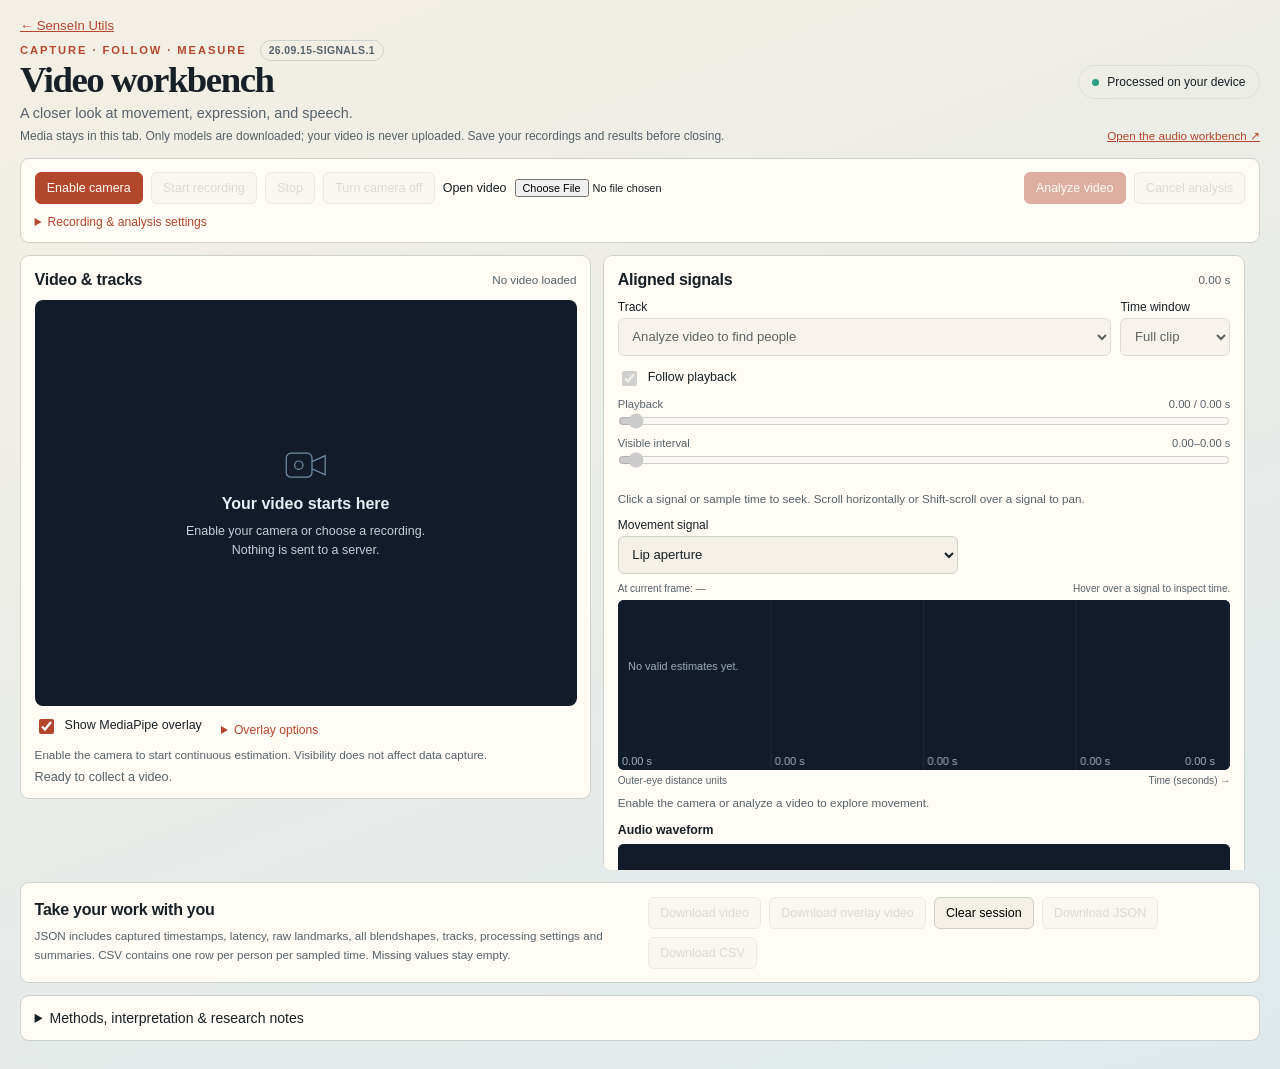
==== commit ad0d0660: "Fix live posture traces and align normalized audio inspection" ====
--- a/utilities/video-workbench/index.html
+++ b/utilities/video-workbench/index.html
@@ -18,7 +18,7 @@
           <div>
             <p class="vw-eyebrow">
               Capture · follow · measure
-              <span class="vw-version">26.09.15-review.1</span>
+              <span class="vw-version">26.09.15-signals.1</span>
             </p>
             <h1>Video workbench</h1>
             <p class="vw-lede">
@@ -332,6 +332,13 @@
                   <option value="torsoLean">Torso lean</option>
                 </select></label
               >
+              <div class="vw-axis">
+                <output id="vw-motion-current" aria-live="off"
+                  >At current frame: —</output
+                ><output id="vw-inspect-time" aria-live="off"
+                  >Hover over a signal to inspect time.</output
+                >
+              </div>
               <div class="vw-chart" id="vw-motion-chart">
                 <canvas
                   id="vw-motion"
@@ -340,11 +347,15 @@
                   aria-label="Movement over time"
                 ></canvas>
                 <div class="vw-cursor"></div>
+                <div class="vw-inspect-cursor" hidden></div>
               </div>
               <div class="vw-axis">
                 <span id="vw-motion-unit">Outer-eye distance units</span
                 ><span>Time (seconds) →</span>
               </div>
+              <p id="vw-motion-status" class="vw-small">
+                Enable the camera or analyze a video to explore movement.
+              </p>
               <h3 class="vw-subheading">Audio waveform</h3>
               <div class="vw-chart">
                 <canvas
@@ -354,9 +365,11 @@
                   aria-label="Audio waveform"
                 ></canvas>
                 <div class="vw-cursor"></div>
+                <div class="vw-inspect-cursor" hidden></div>
               </div>
               <div class="vw-axis">
-                <span>Amplitude · −1 to 1</span><span>Time (seconds) →</span>
+                <span>Peak-normalized amplitude · −1 to 1</span
+                ><span>Time (seconds) →</span>
               </div>
               <h3 class="vw-subheading">Acoustic spectrogram</h3>
               <div class="vw-chart">
@@ -367,6 +380,7 @@
                   aria-label="Audio spectrogram"
                 ></canvas>
                 <div class="vw-cursor"></div>
+                <div class="vw-inspect-cursor" hidden></div>
               </div>
               <div class="vw-axis">
                 <span id="vw-frequency"
@@ -485,10 +499,13 @@
               <p>
                 Range is max minus min. Speed uses absolute first differences in
                 seconds and excludes detection gaps. No temporal filter is
-                applied; noise affects speed. Coordination is zero-lag Pearson
-                correlation with at least three valid pairs, and is unavailable
-                for constant signals. Correlation with audio uses the entire
-                mixed audio track and does not identify the speaker.
+                applied; noise affects speed. Independent-frame MediaPipe
+                inference avoids its video-mode temporal smoothing. Measurements
+                remain unfiltered; processing latency is reported separately.
+                Coordination is zero-lag Pearson correlation with at least three
+                valid pairs, and is unavailable for constant signals.
+                Correlation with audio uses the entire mixed audio track and
+                does not identify the speaker.
               </p>
               <p>
                 Shoulder tilt and torso lean are image-plane angles using joints
--- a/utilities/video-workbench/workbench.css
+++ b/utilities/video-workbench/workbench.css
@@ -338,6 +338,7 @@
   max-width: 340px;
 }
 .vw-chart {
+  isolation: isolate;
   position: relative;
   overflow: hidden;
   background: #111b29;
@@ -804,3 +805,24 @@
     margin-top: 0.6rem;
   }
 }
+
+.vw-cursor {
+  border-left: 2px solid #fff;
+  box-shadow: -1px 0 #111b29;
+  z-index: 1;
+}
+.vw-inspect-cursor {
+  position: absolute;
+  top: 0;
+  bottom: 0;
+  pointer-events: none;
+  border-left: 2px dashed #ffcb77;
+  box-shadow: -1px 0 #111b29;
+  z-index: 2;
+}
+#vw-motion-status {
+  margin-top: 0.4rem;
+}
+#vw-motion-chart {
+  margin-top: 0.4rem;
+}
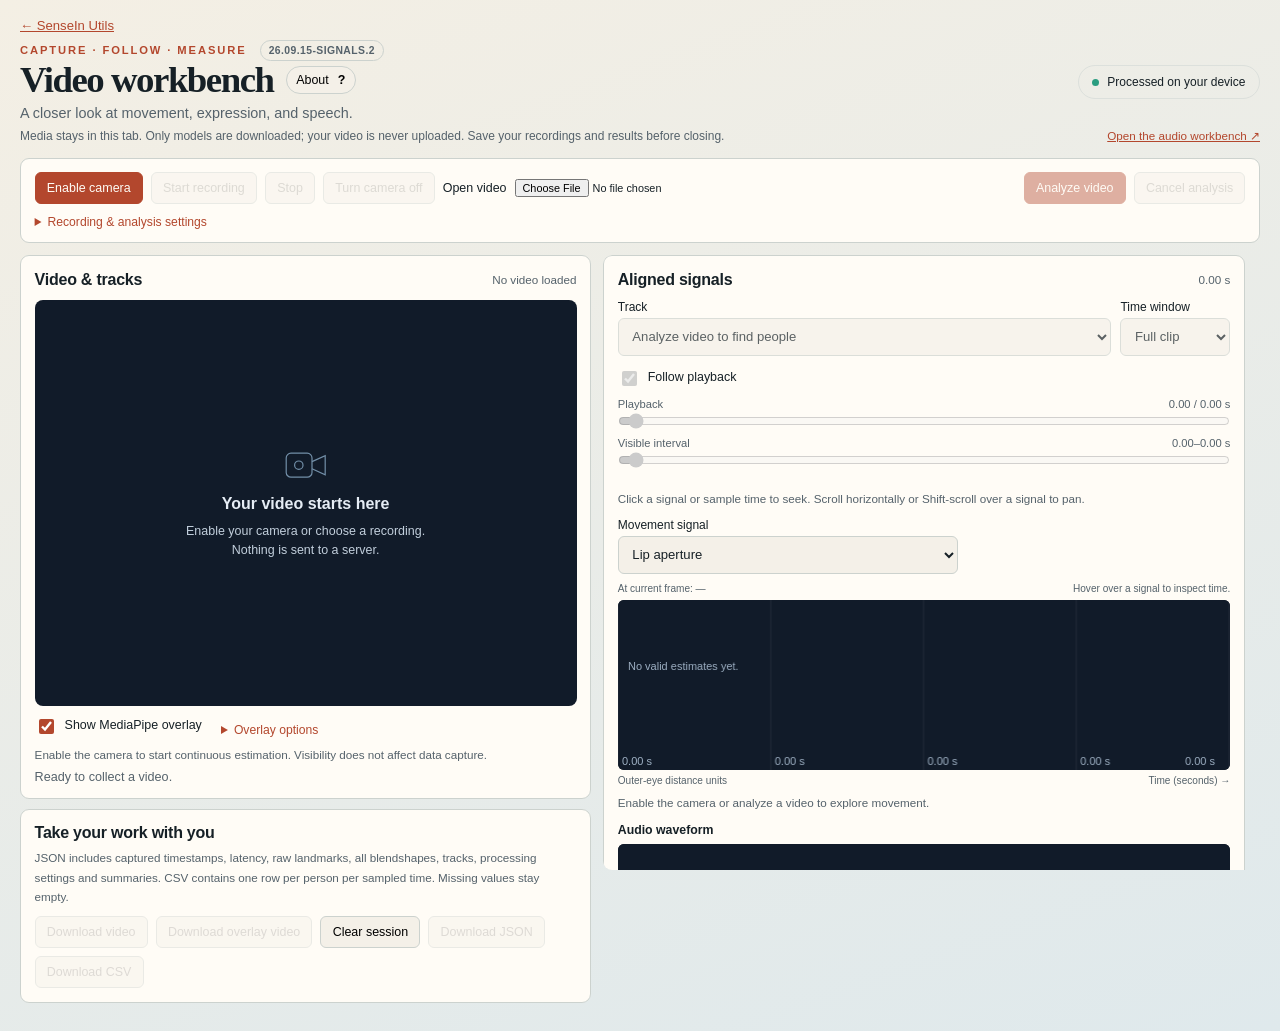
==== commit f7a86f0b: "Place exports below video and research notes in About dialog" ====
--- a/utilities/video-workbench/index.html
+++ b/utilities/video-workbench/index.html
@@ -18,9 +18,19 @@
           <div>
             <p class="vw-eyebrow">
               Capture · follow · measure
-              <span class="vw-version">26.09.15-signals.1</span>
+              <span class="vw-version">26.09.15-signals.2</span>
             </p>
-            <h1>Video workbench</h1>
+            <div class="vw-title-row">
+              <h1>Video workbench</h1>
+              <button
+                id="vw-about-open"
+                class="vw-button vw-about-button"
+                aria-haspopup="dialog"
+                aria-controls="vw-about"
+              >
+                About <span aria-hidden="true">?</span>
+              </button>
+            </div>
             <p class="vw-lede">
               A closer look at movement, expression, and speech.
             </p>
@@ -154,102 +164,129 @@
           </details>
         </section>
         <div class="vw-workspace">
-          <section class="vw-panel vw-preview">
-            <div class="vw-panel-top">
-              <h2>Video &amp; tracks</h2>
-              <span id="vw-source" class="vw-small">No video loaded</span>
-            </div>
-            <div class="vw-stage">
-              <video
-                id="vw-video"
-                playsinline
-                controls
-                aria-label="Video playback"
-              ></video>
-              <canvas
-                id="vw-overlay"
-                aria-label="Face and posture landmark overlay"
-              ></canvas>
-              <div id="vw-empty">
-                <svg viewBox="0 0 80 64" fill="none" aria-hidden="true">
-                  <rect
-                    x="7"
-                    y="12"
-                    width="43"
-                    height="40"
-                    rx="8"
-                    stroke="currentColor"
-                    stroke-width="2"
-                  />
-                  <path
-                    d="M50 26 72 16v32L50 38"
-                    stroke="currentColor"
-                    stroke-width="2"
-                  />
-                  <circle
-                    cx="28"
-                    cy="32"
-                    r="7"
-                    stroke="currentColor"
-                    stroke-width="2"
-                  />
-                </svg>
-                <h3>Your video starts here</h3>
-                <p>
-                  Enable your camera or choose a recording.<br />Nothing is sent
-                  to a server.
+          <div class="vw-video-column">
+            <section class="vw-panel vw-preview">
+              <div class="vw-panel-top">
+                <h2>Video &amp; tracks</h2>
+                <span id="vw-source" class="vw-small">No video loaded</span>
+              </div>
+              <div class="vw-stage">
+                <video
+                  id="vw-video"
+                  playsinline
+                  controls
+                  aria-label="Video playback"
+                ></video>
+                <canvas
+                  id="vw-overlay"
+                  aria-label="Face and posture landmark overlay"
+                ></canvas>
+                <div id="vw-empty">
+                  <svg viewBox="0 0 80 64" fill="none" aria-hidden="true">
+                    <rect
+                      x="7"
+                      y="12"
+                      width="43"
+                      height="40"
+                      rx="8"
+                      stroke="currentColor"
+                      stroke-width="2"
+                    />
+                    <path
+                      d="M50 26 72 16v32L50 38"
+                      stroke="currentColor"
+                      stroke-width="2"
+                    />
+                    <circle
+                      cx="28"
+                      cy="32"
+                      r="7"
+                      stroke="currentColor"
+                      stroke-width="2"
+                    />
+                  </svg>
+                  <h3>Your video starts here</h3>
+                  <p>
+                    Enable your camera or choose a recording.<br />Nothing is
+                    sent to a server.
+                  </p>
+                </div>
+              </div>
+              <div class="vw-overlay-toolbar">
+                <label class="vw-check"
+                  ><input id="vw-show-overlay" type="checkbox" checked /> Show
+                  MediaPipe overlay</label
+                >
+                <details class="vw-overlay-options">
+                  <summary>Overlay options</summary>
+                  <div class="vw-playback">
+                    <label class="vw-check"
+                      ><input id="vw-show-mesh" type="checkbox" checked /> Face
+                      mesh</label
+                    >
+                    <label class="vw-check"
+                      ><input id="vw-show-face" type="checkbox" checked /> Face
+                      keypoints</label
+                    ><label class="vw-check"
+                      ><input id="vw-show-pose" type="checkbox" checked />
+                      Posture keypoints</label
+                    ><label class="vw-check"
+                      ><input id="vw-follow" type="checkbox" /> Isolate selected
+                      person</label
+                    >
+                  </div>
+                </details>
+              </div>
+              <p
+                id="vw-live-status"
+                class="vw-small vw-live-status"
+                aria-live="off"
+              >
+                Enable the camera to start continuous estimation. Visibility
+                does not affect data capture.
+              </p>
+              <div
+                id="vw-status"
+                class="vw-status"
+                role="status"
+                aria-live="polite"
+              >
+                Ready to collect a video.
+              </div>
+              <progress
+                id="vw-progress"
+                value="0"
+                max="1"
+                aria-label="Analysis progress"
+                hidden
+              ></progress>
+            </section>
+            <section class="vw-panel vw-export">
+              <div>
+                <h2>Take your work with you</h2>
+                <p class="vw-small">
+                  JSON includes captured timestamps, latency, raw landmarks, all
+                  blendshapes, tracks, processing settings and summaries. CSV
+                  contains one row per person per sampled time. Missing values
+                  stay empty.
                 </p>
               </div>
-            </div>
-            <div class="vw-overlay-toolbar">
-              <label class="vw-check"
-                ><input id="vw-show-overlay" type="checkbox" checked /> Show
-                MediaPipe overlay</label
-              >
-              <details class="vw-overlay-options">
-                <summary>Overlay options</summary>
-                <div class="vw-playback">
-                  <label class="vw-check"
-                    ><input id="vw-show-mesh" type="checkbox" checked /> Face
-                    mesh</label
-                  >
-                  <label class="vw-check"
-                    ><input id="vw-show-face" type="checkbox" checked /> Face
-                    keypoints</label
-                  ><label class="vw-check"
-                    ><input id="vw-show-pose" type="checkbox" checked /> Posture
-                    keypoints</label
-                  ><label class="vw-check"
-                    ><input id="vw-follow" type="checkbox" /> Isolate selected
-                    person</label
-                  >
-                </div>
-              </details>
-            </div>
-            <p
-              id="vw-live-status"
-              class="vw-small vw-live-status"
-              aria-live="off"
-            >
-              Enable the camera to start continuous estimation. Visibility does
-              not affect data capture.
-            </p>
-            <div
-              id="vw-status"
-              class="vw-status"
-              role="status"
-              aria-live="polite"
-            >
-              Ready to collect a video.
-            </div>
-            <progress
-              id="vw-progress"
-              value="0"
-              max="1"
-              aria-label="Analysis progress"
-              hidden
-            ></progress>
-          </section>
+              <div class="vw-buttons">
+                <button id="vw-download" class="vw-button" disabled>
+                  Download video
+                </button>
+                <button id="vw-download-overlay" class="vw-button" disabled>
+                  Download overlay video
+                </button>
+                <button id="vw-reset" class="vw-button">Clear session</button>
+                <button id="vw-json" class="vw-button" disabled>
+                  Download JSON</button
+                ><button id="vw-csv" class="vw-button" disabled>
+                  Download CSV
+                </button>
+              </div>
+            </section>
+          </div>
           <div
             class="vw-review"
             tabindex="0"
@@ -450,33 +487,17 @@
             </section>
           </div>
         </div>
-        <section class="vw-panel vw-export">
-          <div>
-            <h2>Take your work with you</h2>
-            <p class="vw-small">
-              JSON includes captured timestamps, latency, raw landmarks, all
-              blendshapes, tracks, processing settings and summaries. CSV
-              contains one row per person per sampled time. Missing values stay
-              empty.
-            </p>
+        <dialog
+          id="vw-about"
+          class="vw-panel vw-about"
+          aria-labelledby="vw-about-title"
+        >
+          <div class="vw-about-heading">
+            <h2 id="vw-about-title">About · methods &amp; research notes</h2>
+            <form method="dialog">
+              <button class="vw-button" autofocus>Close</button>
+            </form>
           </div>
-          <div class="vw-buttons">
-            <button id="vw-download" class="vw-button" disabled>
-              Download video
-            </button>
-            <button id="vw-download-overlay" class="vw-button" disabled>
-              Download overlay video
-            </button>
-            <button id="vw-reset" class="vw-button">Clear session</button>
-            <button id="vw-json" class="vw-button" disabled>
-              Download JSON</button
-            ><button id="vw-csv" class="vw-button" disabled>
-              Download CSV
-            </button>
-          </div>
-        </section>
-        <details class="vw-panel vw-methods">
-          <summary>Methods, interpretation &amp; research notes</summary>
           <div class="vw-method-grid">
             <div>
               <h3>What the measurements mean</h3>
@@ -562,7 +583,7 @@
               </p>
             </div>
           </div>
-        </details>
+        </dialog>
       </div>
     </main>
     <script type="module">
--- a/utilities/video-workbench/workbench.css
+++ b/utilities/video-workbench/workbench.css
@@ -379,11 +379,6 @@
   max-width: 720px;
   margin-top: 0.4rem;
 }
-.vw-methods summary {
-  font-size: 0.88rem;
-  font-weight: 500;
-  cursor: pointer;
-}
 .vw-method-grid {
   display: grid;
   grid-template-columns: 1fr 1fr;
@@ -558,7 +553,10 @@
   gap: 0.75rem;
   align-items: start;
 }
-.vw-preview {
+.vw-video-column {
+  display: grid;
+  gap: 0.65rem;
+  min-width: 0;
   position: sticky;
   top: 12px;
 }
@@ -703,8 +701,11 @@
   font-weight: 700;
 }
 .vw-export {
-  margin: 0.75rem 0;
-  gap: 1rem;
+  display: block;
+  margin: 0;
+}
+.vw-export .vw-buttons {
+  margin-top: 0.65rem;
 }
 .vw-export > div {
   flex: 1;
@@ -754,7 +755,11 @@
   .vw-workspace {
     grid-template-columns: 1fr;
   }
+  .vw-video-column {
+    display: contents;
+  }
   .vw-preview {
+    position: sticky;
     top: 0;
     z-index: 2;
     padding: 0.5rem;
@@ -826,3 +831,40 @@
 #vw-motion-chart {
   margin-top: 0.4rem;
 }
+
+.vw-title-row {
+  display: flex;
+  flex-wrap: wrap;
+  align-items: center;
+  gap: 0.75rem;
+}
+.vw-about-button {
+  border-radius: 20px;
+  padding: 0.35rem 0.6rem;
+}
+.vw-about-button span {
+  margin-left: 0.35rem;
+  font-weight: 700;
+}
+.vw-about {
+  color: var(--color-ink);
+  width: min(900px, calc(100% - 32px));
+  max-height: 85dvh;
+  padding: 1.2rem;
+  overflow-y: auto;
+}
+.vw-about::backdrop {
+  background: #111b2999;
+}
+.vw-about-heading {
+  display: flex;
+  align-items: center;
+  justify-content: space-between;
+  gap: 1rem;
+}
+.vw-about-heading form {
+  margin: 0;
+}
+body:has(#vw-about[open]) {
+  overflow: hidden;
+}
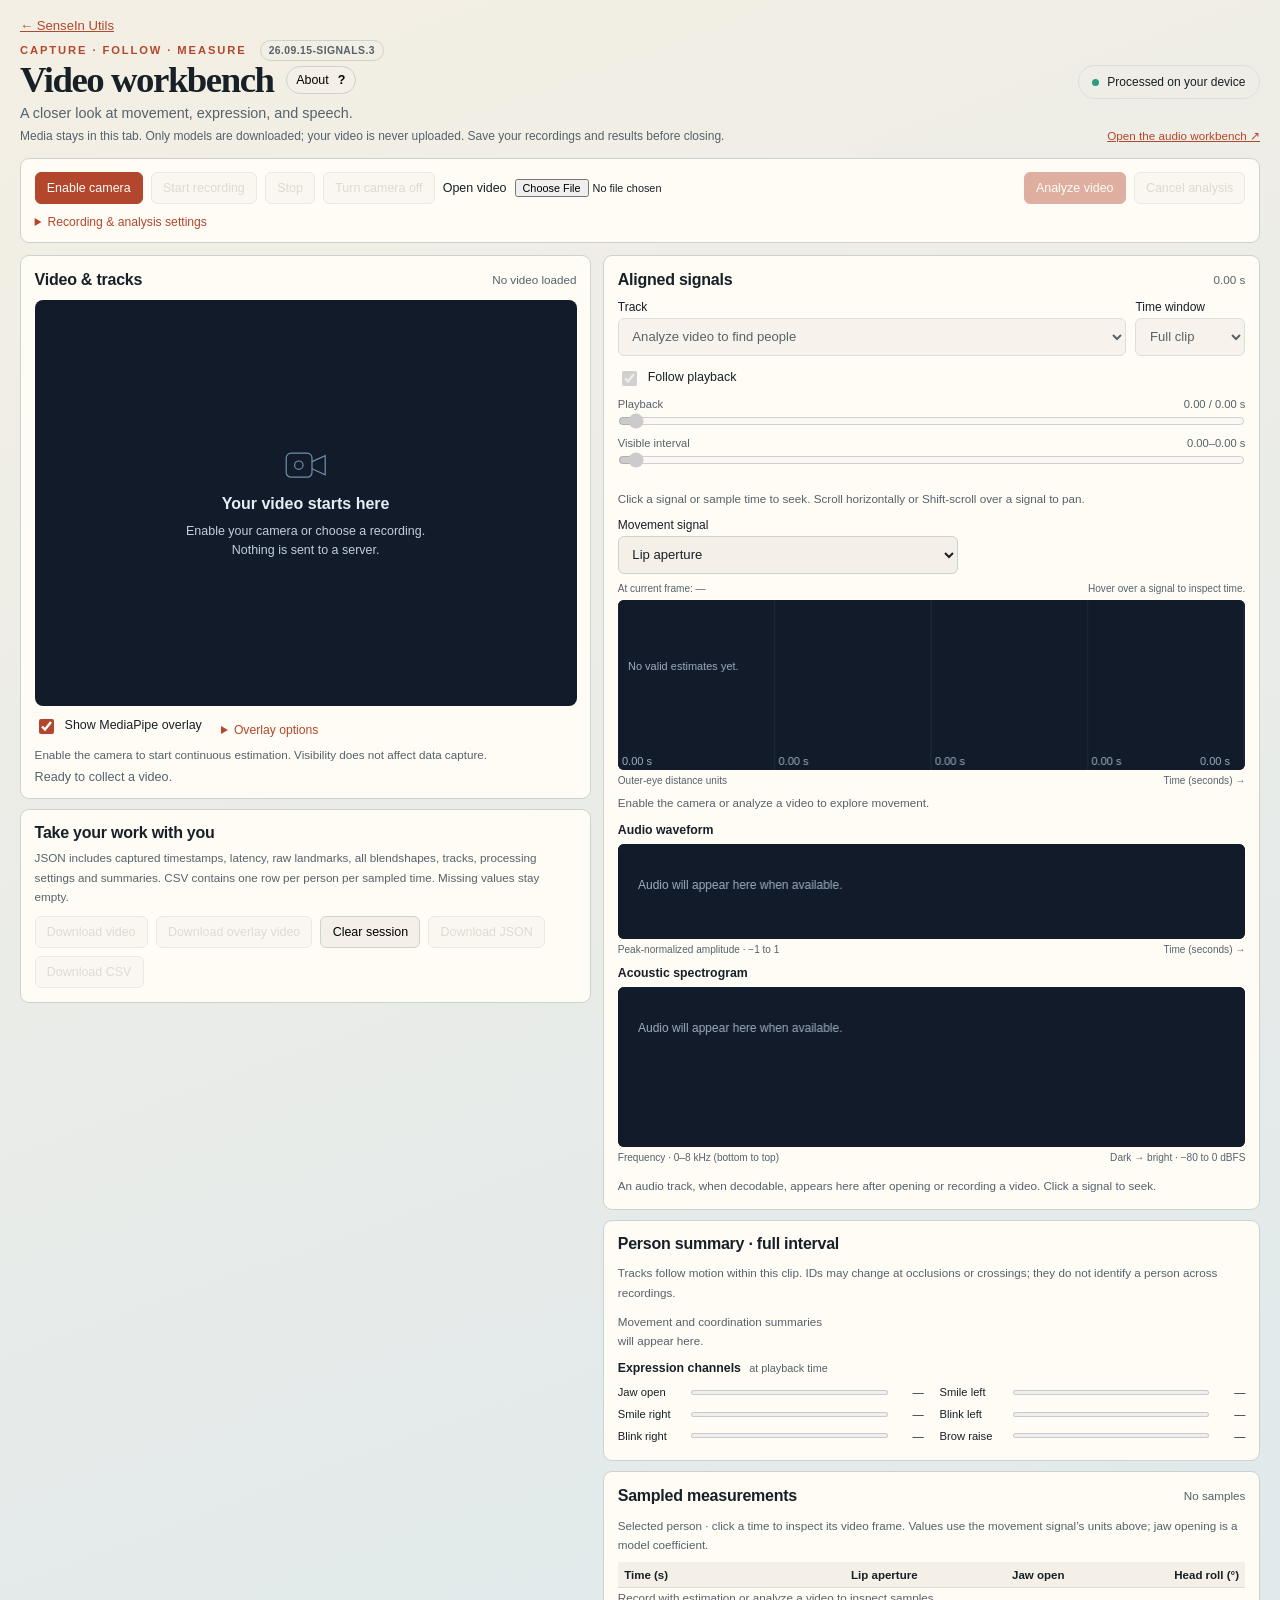
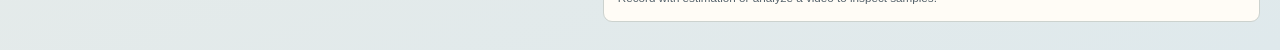
==== commit 7085c297: "Expand video analysis column through all sections" ====
--- a/utilities/video-workbench/index.html
+++ b/utilities/video-workbench/index.html
@@ -18,7 +18,7 @@
           <div>
             <p class="vw-eyebrow">
               Capture · follow · measure
-              <span class="vw-version">26.09.15-signals.2</span>
+              <span class="vw-version">26.09.15-signals.3</span>
             </p>
             <div class="vw-title-row">
               <h1>Video workbench</h1>
@@ -289,9 +289,8 @@
           </div>
           <div
             class="vw-review"
-            tabindex="0"
             role="region"
-            aria-label="Scrollable video analysis"
+            aria-label="Video analysis"
           >
             <section class="vw-panel vw-signals">
               <div class="vw-panel-top">
--- a/utilities/video-workbench/workbench.css
+++ b/utilities/video-workbench/workbench.css
@@ -595,10 +595,8 @@
 }
 .vw-review {
   min-width: 0;
-  max-height: clamp(520px, calc(100dvh - 285px), 900px);
-  overflow-y: auto;
-  scrollbar-gutter: stable;
-  overscroll-behavior-y: contain;
+  align-self: stretch;
+  align-content: start;
   display: grid;
   gap: 0.65rem;
   border-radius: 9px;
@@ -790,11 +788,6 @@
     font-size: 0.7rem;
     line-height: 1.3;
   }
-  .vw-review {
-    max-height: none;
-    overflow: visible;
-    display: grid;
-  }
   .vw-expressions {
     grid-template-columns: 1fr 1fr;
     gap: 0.5rem;
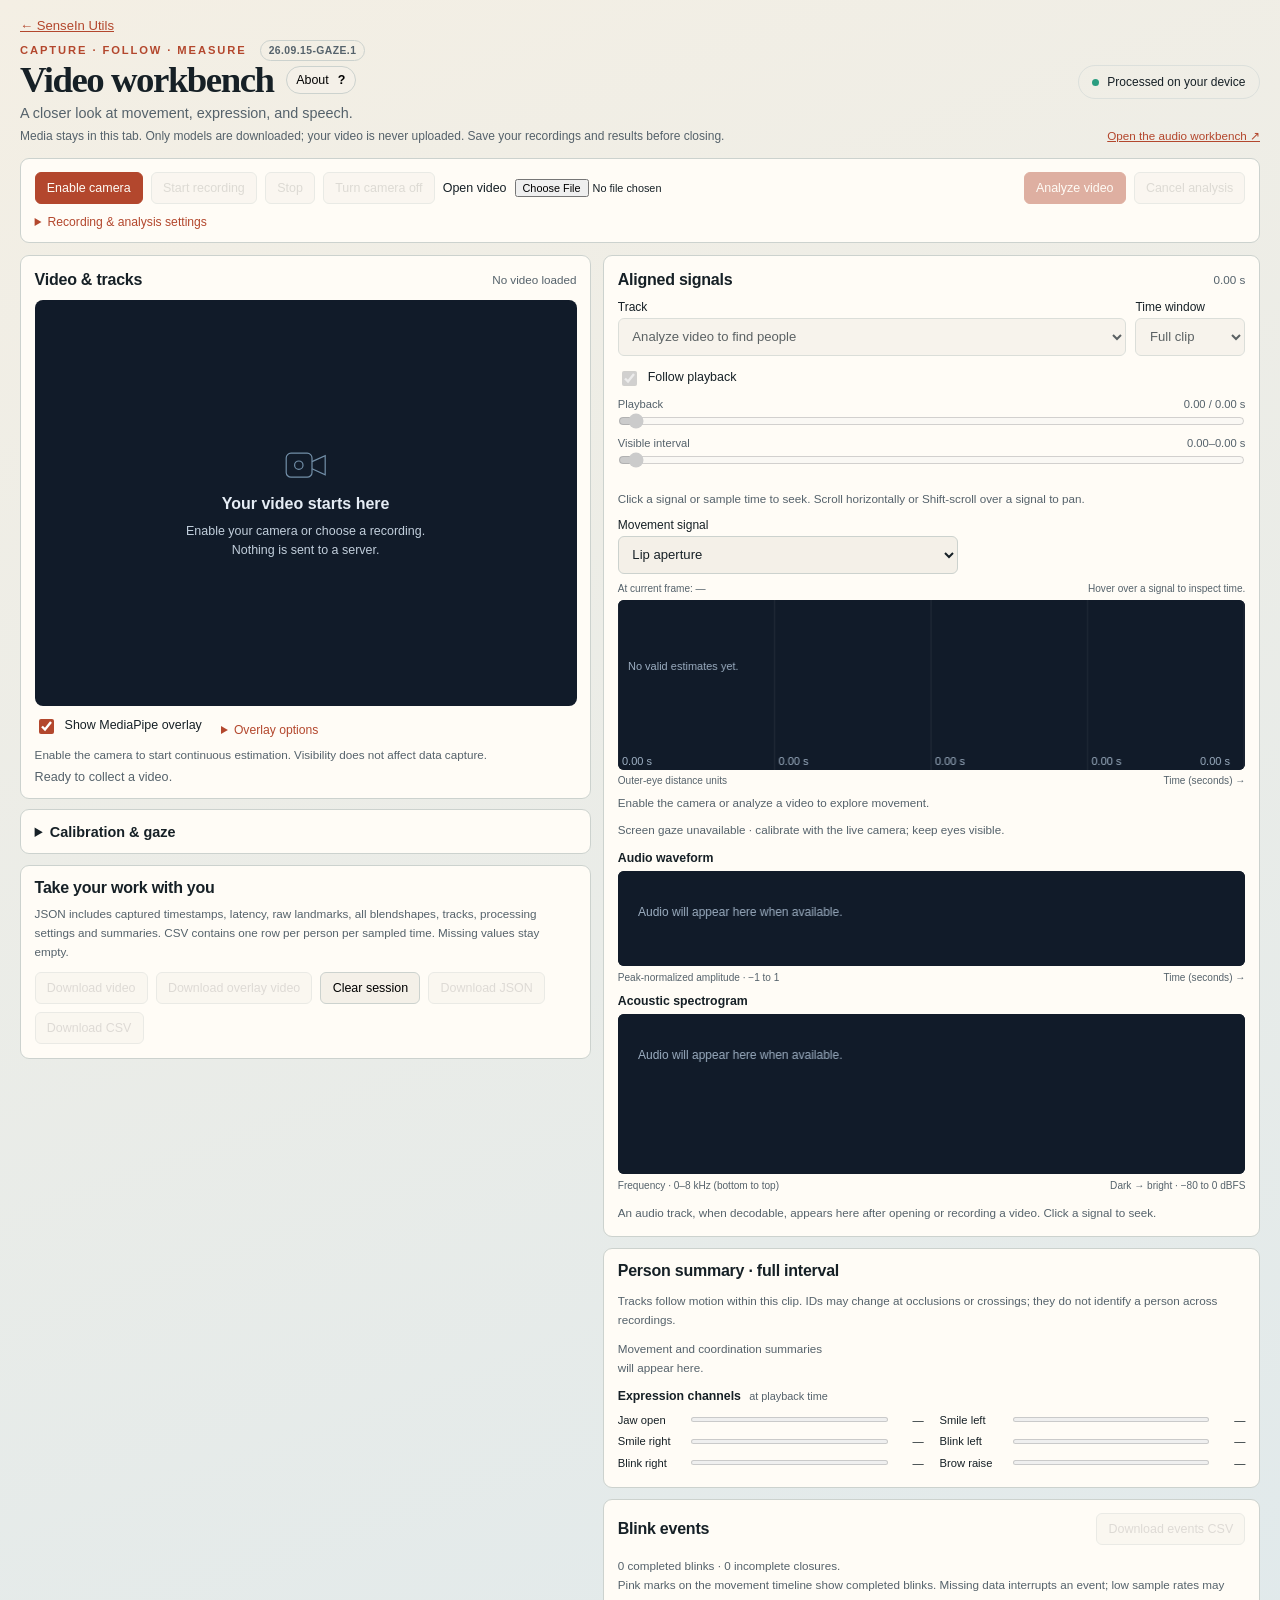
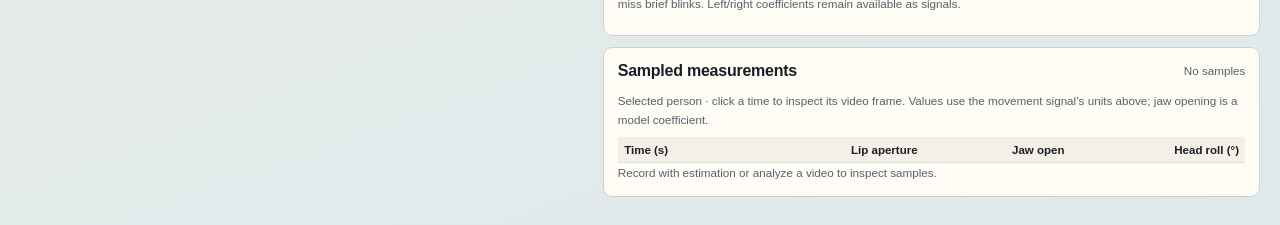
==== commit 60432152: "Add blink events, gaze and neutral calibration to video workbench" ====
--- a/utilities/video-workbench/index.html
+++ b/utilities/video-workbench/index.html
@@ -18,7 +18,7 @@
           <div>
             <p class="vw-eyebrow">
               Capture · follow · measure
-              <span class="vw-version">26.09.15-signals.3</span>
+              <span class="vw-version">26.09.15-gaze.1</span>
             </p>
             <div class="vw-title-row">
               <h1>Video workbench</h1>
@@ -138,15 +138,7 @@
                       step="0.1"
                       placeholder="Clip end"
                   /></label>
-                  <label class="vw-field"
-                    >Outer-eye distance (mm)<input
-                      id="vw-calibration"
-                      type="number"
-                      min="30"
-                      max="150"
-                      step="0.1"
-                      placeholder="Optional · single person"
-                  /></label>
+
                   <label class="vw-check"
                     ><input id="vw-pose" type="checkbox" checked /> Estimate
                     posture</label
@@ -261,6 +253,46 @@
                 hidden
               ></progress>
             </section>
+            <details class="vw-panel vw-calibration">
+              <summary>Calibration &amp; gaze</summary>
+              <p class="vw-small">
+                Video: capture a neutral reference while holding still, or use
+                analyzed frames around the playback cursor. Scale is optional;
+                set it before recording or reanalysis.
+              </p>
+              <label class="vw-field"
+                >Outer-eye distance (mm)<input
+                  id="vw-calibration"
+                  type="number"
+                  min="30"
+                  max="150"
+                  step="0.1"
+                  placeholder="Optional · single person"
+              /></label>
+              <div class="vw-buttons">
+                <button id="vw-neutral" class="vw-button" disabled>
+                  Set neutral reference</button
+                ><button id="vw-gaze-calibrate" class="vw-button" disabled>
+                  Calibrate screen gaze</button
+                ><button id="vw-clear-calibration" class="vw-button">
+                  Clear calibration
+                </button>
+              </div>
+              <label class="vw-check"
+                ><input id="vw-show-gaze" type="checkbox" /> Show screen gaze
+                marker</label
+              >
+              <p id="vw-calibration-status" class="vw-small" role="status">
+                Gaze requires a live-camera calibration with one person,
+                followed by accuracy checks. Keep the camera and seating
+                position fixed.
+              </p>
+              <p class="vw-small">
+                Experimental screen gaze; eye-relative direction is available
+                without calibration. Closing or replacing the source clears
+                calibration.
+              </p>
+            </details>
             <section class="vw-panel vw-export">
               <div>
                 <h2>Take your work with you</h2>
@@ -287,11 +319,7 @@
               </div>
             </section>
           </div>
-          <div
-            class="vw-review"
-            role="region"
-            aria-label="Video analysis"
-          >
+          <div class="vw-review" role="region" aria-label="Video analysis">
             <section class="vw-panel vw-signals">
               <div class="vw-panel-top">
                 <h2>Aligned signals</h2>
@@ -365,7 +393,45 @@
                   <option value="smileAsymmetry">Smile asymmetry</option>
                   <option value="headRoll">Head roll</option>
                   <option value="shoulderTilt">Shoulder tilt</option>
-                  <option value="torsoLean">Torso lean</option>
+                  <option value="torsoLean">Torso lean · visible hips</option>
+                  <option value="torsoLeanEstimated">
+                    Torso lean · includes inferred hips
+                  </option>
+                  <option value="blinkClosed">Bilateral blink state</option>
+                  <option value="blinkLeft">Blink coefficient · left</option>
+                  <option value="blinkRight">Blink coefficient · right</option>
+                  <option value="irisX">
+                    Eye direction · horizontal (uncalibrated)
+                  </option>
+                  <option value="irisY">
+                    Eye direction · vertical (uncalibrated)
+                  </option>
+                  <option value="gazeX">Screen gaze · horizontal</option>
+                  <option value="gazeY">Screen gaze · vertical</option>
+                  <option value="headRollRelative">
+                    Head roll · relative to neutral
+                  </option>
+                  <option value="shoulderTiltRelative">
+                    Shoulder tilt · relative to neutral
+                  </option>
+                  <option value="torsoLeanRelative">
+                    Torso lean · relative to neutral
+                  </option>
+                  <option value="torsoLeanEstimatedRelative">
+                    Inferred torso lean · relative to neutral
+                  </option>
+                  <option value="lipApertureRelative">
+                    Lip aperture · relative to neutral
+                  </option>
+                  <option value="mouthWidthRelative">
+                    Mouth width · relative to neutral
+                  </option>
+                  <option value="lowerLipYRelative">
+                    Lower lip · relative to neutral
+                  </option>
+                  <option value="jawYRelative">
+                    Jaw position · relative to neutral
+                  </option>
                 </select></label
               >
               <div class="vw-axis">
@@ -391,6 +457,12 @@
               </div>
               <p id="vw-motion-status" class="vw-small">
                 Enable the camera or analyze a video to explore movement.
+              </p>
+              <button id="vw-inferred-hips" class="vw-button" hidden>
+                Show torso using inferred hips
+              </button>
+              <p id="vw-gaze-readout" class="vw-small">
+                Screen gaze requires calibration.
               </p>
               <h3 class="vw-subheading">Audio waveform</h3>
               <div class="vw-chart">
@@ -450,6 +522,30 @@
                   Jaw, smile, blink, and brow model coefficients.
                 </p>
               </div>
+            </section>
+            <section class="vw-panel vw-eye-events">
+              <div class="vw-panel-top">
+                <h2>Blink events</h2>
+                <button id="vw-blink-csv" class="vw-button" disabled>
+                  Download events CSV
+                </button>
+              </div>
+              <p id="vw-blink-status" class="vw-small">
+                Analyze or record to encode bilateral blinks.
+              </p>
+              <p class="vw-small">
+                Pink marks on the movement timeline show completed blinks.
+                Missing data interrupts an event; low sample rates may miss
+                brief blinks. Left/right coefficients remain available as
+                signals.
+              </p>
+              <div
+                id="vw-blink-events"
+                class="vw-event-list"
+                tabindex="0"
+                role="region"
+                aria-label="Blink event timestamps"
+              ></div>
             </section>
             <section class="vw-panel vw-samples">
               <div class="vw-panel-top">
@@ -486,6 +582,20 @@
             </section>
           </div>
         </div>
+
+        <div id="vw-gaze-marker" hidden aria-hidden="true"></div>
+        <dialog id="vw-gaze-dialog" aria-labelledby="vw-gaze-instruction">
+          <div class="vw-gaze-instructions">
+            <h2 id="vw-gaze-instruction">Look at each target</h2>
+            <p id="vw-gaze-sample-progress">Waiting for eyes</p>
+            <button id="vw-gaze-begin" class="vw-button vw-primary" autofocus>
+              Begin calibration</button
+            ><button id="vw-gaze-cancel" class="vw-button">
+              Cancel calibration
+            </button>
+          </div>
+          <div id="vw-gaze-target" aria-hidden="true"></div>
+        </dialog>
         <dialog
           id="vw-about"
           class="vw-panel vw-about"
@@ -534,9 +644,46 @@
                 calibrated FACS action units. Asymmetry is the absolute
                 left–right difference.
               </p>
+              <p>
+                If hips are cropped, choose “Torso lean · includes inferred
+                hips” for a separate, lower-confidence model estimate. It
+                requires visible shoulders; it does not make the hips observed.
+                A neutral reference subtracts stable median video measurements
+                while preserving absolute values. It does not correct 3D motion.
+              </p>
+              <p>
+                Bilateral blinks close at coefficients ≥ 0.6 and reopen at ≤
+                0.3. Missing detections or sampling gaps interrupt events;
+                closures over one second are labelled eye closures. Pink bars
+                mark completed blinks. Low sampling rates can miss brief blinks.
+              </p>
+              <p>
+                Experimental screen gaze uses eye-relative iris positions and
+                head position/scale, a nine-target ridge-regression calibration
+                and four separate accuracy checks. It accepts mean normalized
+                error ≤ 0.15 and worst target median ≤ 0.25. These are usability
+                thresholds, not research validation. Closed/missing eyes and
+                large head changes suppress estimates. Keep the camera, window
+                and seating position fixed. Recordings retain their calibration;
+                unrelated clips provide eye-relative direction only.
+              </p>
             </div>
             <div>
               <h3>Research context</h3>
+              <p>
+                <a
+                  href="https://github.com/google-ai-edge/mediapipe/blob/master/docs/solutions/iris.md"
+                  >MediaPipe Iris</a
+                >
+                alone does not infer screen gaze.
+                <a
+                  href="https://cs.brown.edu/people/apapouts/papers/ijcai2016webgazer.pdf"
+                  >WebGazer research</a
+                >
+                motivates explicit screen calibration. This workbench uses its
+                own experimental mapping and does not inherit WebGazer’s
+                validation results. Per-session accuracy checks are exported.
+              </p>
               <p>
                 Sanchez et al.,
                 <em
--- a/utilities/video-workbench/workbench.css
+++ b/utilities/video-workbench/workbench.css
@@ -861,3 +861,72 @@
 body:has(#vw-about[open]) {
   overflow: hidden;
 }
+
+.vw-calibration summary {
+  cursor: pointer;
+  font-weight: 600;
+  font-size: 0.9rem;
+}
+.vw-calibration > *:not(summary) {
+  margin-top: 0.65rem;
+}
+.vw-calibration .vw-field {
+  max-width: 300px;
+}
+.vw-event-list {
+  display: flex;
+  gap: 0.4rem;
+  flex-wrap: wrap;
+  max-height: 160px;
+  overflow: auto;
+  margin-top: 0.5rem;
+}
+#vw-gaze-marker {
+  position: fixed;
+  width: 20px;
+  height: 20px;
+  border: 3px solid #b3472d;
+  background: #ffcb7777;
+  border-radius: 50%;
+  transform: translate(-50%, -50%);
+  pointer-events: none;
+  z-index: 20;
+}
+#vw-gaze-dialog {
+  width: 100vw;
+  height: 100dvh;
+  max-width: none;
+  max-height: none;
+  margin: 0;
+  border: 0;
+  padding: 0;
+  color: var(--color-ink);
+  background: #fffcf6;
+}
+.vw-gaze-instructions {
+  position: absolute;
+  left: 20%;
+  right: 20%;
+  top: 25%;
+  text-align: center;
+  font-size: 0.8rem;
+}
+.vw-gaze-instructions > * {
+  margin: 0.7rem 0;
+}
+#vw-gaze-target {
+  position: absolute;
+  width: 26px;
+  height: 26px;
+  border: 7px solid #b3472d;
+  background: #111b29;
+  border-radius: 50%;
+  transform: translate(-50%, -50%);
+  pointer-events: none;
+}
+body:has(#vw-gaze-dialog[open]) {
+  overflow: hidden;
+}
+#vw-gaze-readout {
+  margin-top: 0.5rem;
+}
